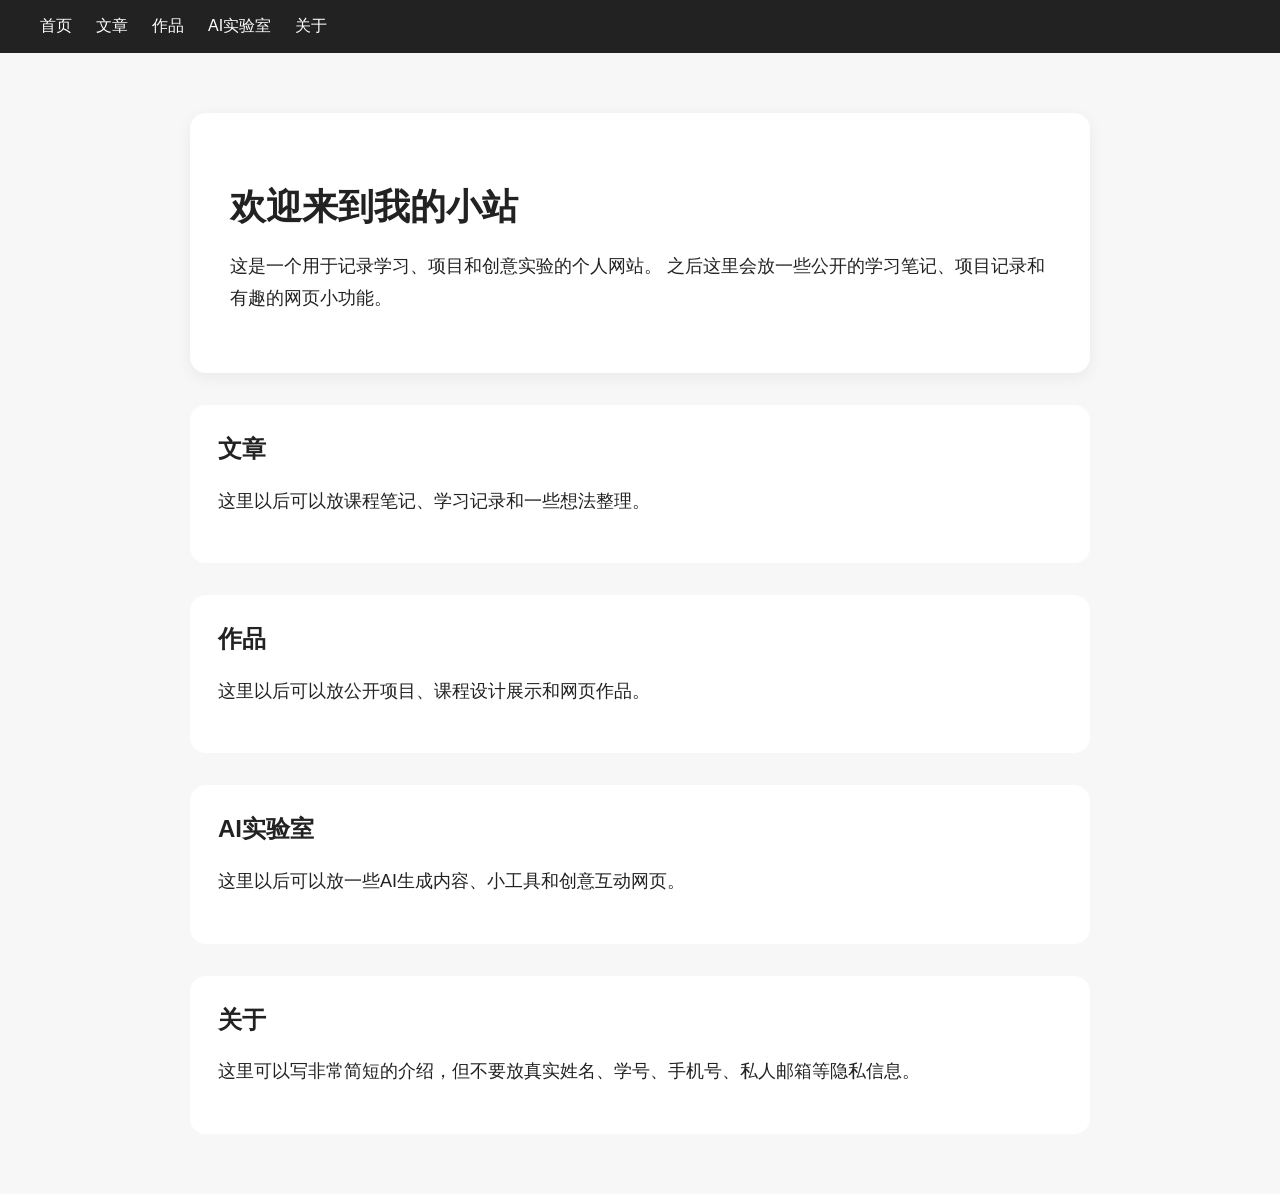
==== index.html @ 6d46c490 "Add initial HTML structure for personal website" ====
<!DOCTYPE html>
<html lang="zh-CN">
<head>
  <meta charset="UTF-8">
  <meta name="viewport" content="width=device-width, initial-scale=1.0">
  <title>我的小站</title>

  <style>
    body {
      margin: 0;
      font-family: Arial, "PingFang SC", "Microsoft YaHei", sans-serif;
      background-color: #f7f7f7;
      color: #222;
    }

    nav {
      background-color: #222;
      padding: 16px 40px;
      display: flex;
      gap: 24px;
      align-items: center;
    }

    nav a {
      color: white;
      text-decoration: none;
      font-size: 16px;
    }

    nav a:hover {
      text-decoration: underline;
    }

    .container {
      max-width: 900px;
      margin: 60px auto;
      padding: 0 24px;
    }

    .hero {
      background-color: white;
      padding: 40px;
      border-radius: 16px;
      box-shadow: 0 4px 16px rgba(0, 0, 0, 0.06);
    }

    h1 {
      font-size: 36px;
      margin-bottom: 16px;
    }

    p {
      line-height: 1.8;
      font-size: 18px;
    }

    .section {
      margin-top: 32px;
      background-color: white;
      padding: 28px;
      border-radius: 16px;
    }

    .section h2 {
      margin-top: 0;
    }
  </style>
</head>

<body>
  <nav>
    <a href="#home">首页</a>
    <a href="#notes">文章</a>
    <a href="#projects">作品</a>
    <a href="#lab">AI实验室</a>
    <a href="#about">关于</a>
  </nav>

  <main class="container">
    <section class="hero" id="home">
      <h1>欢迎来到我的小站</h1>
      <p>
        这是一个用于记录学习、项目和创意实验的个人网站。
        之后这里会放一些公开的学习笔记、项目记录和有趣的网页小功能。
      </p>
    </section>

    <section class="section" id="notes">
      <h2>文章</h2>
      <p>这里以后可以放课程笔记、学习记录和一些想法整理。</p>
    </section>

    <section class="section" id="projects">
      <h2>作品</h2>
      <p>这里以后可以放公开项目、课程设计展示和网页作品。</p>
    </section>

    <section class="section" id="lab">
      <h2>AI实验室</h2>
      <p>这里以后可以放一些AI生成内容、小工具和创意互动网页。</p>
    </section>

    <section class="section" id="about">
      <h2>关于</h2>
      <p>这里可以写非常简短的介绍，但不要放真实姓名、学号、手机号、私人邮箱等隐私信息。</p>
    </section>
  </main>
</body>
</html>
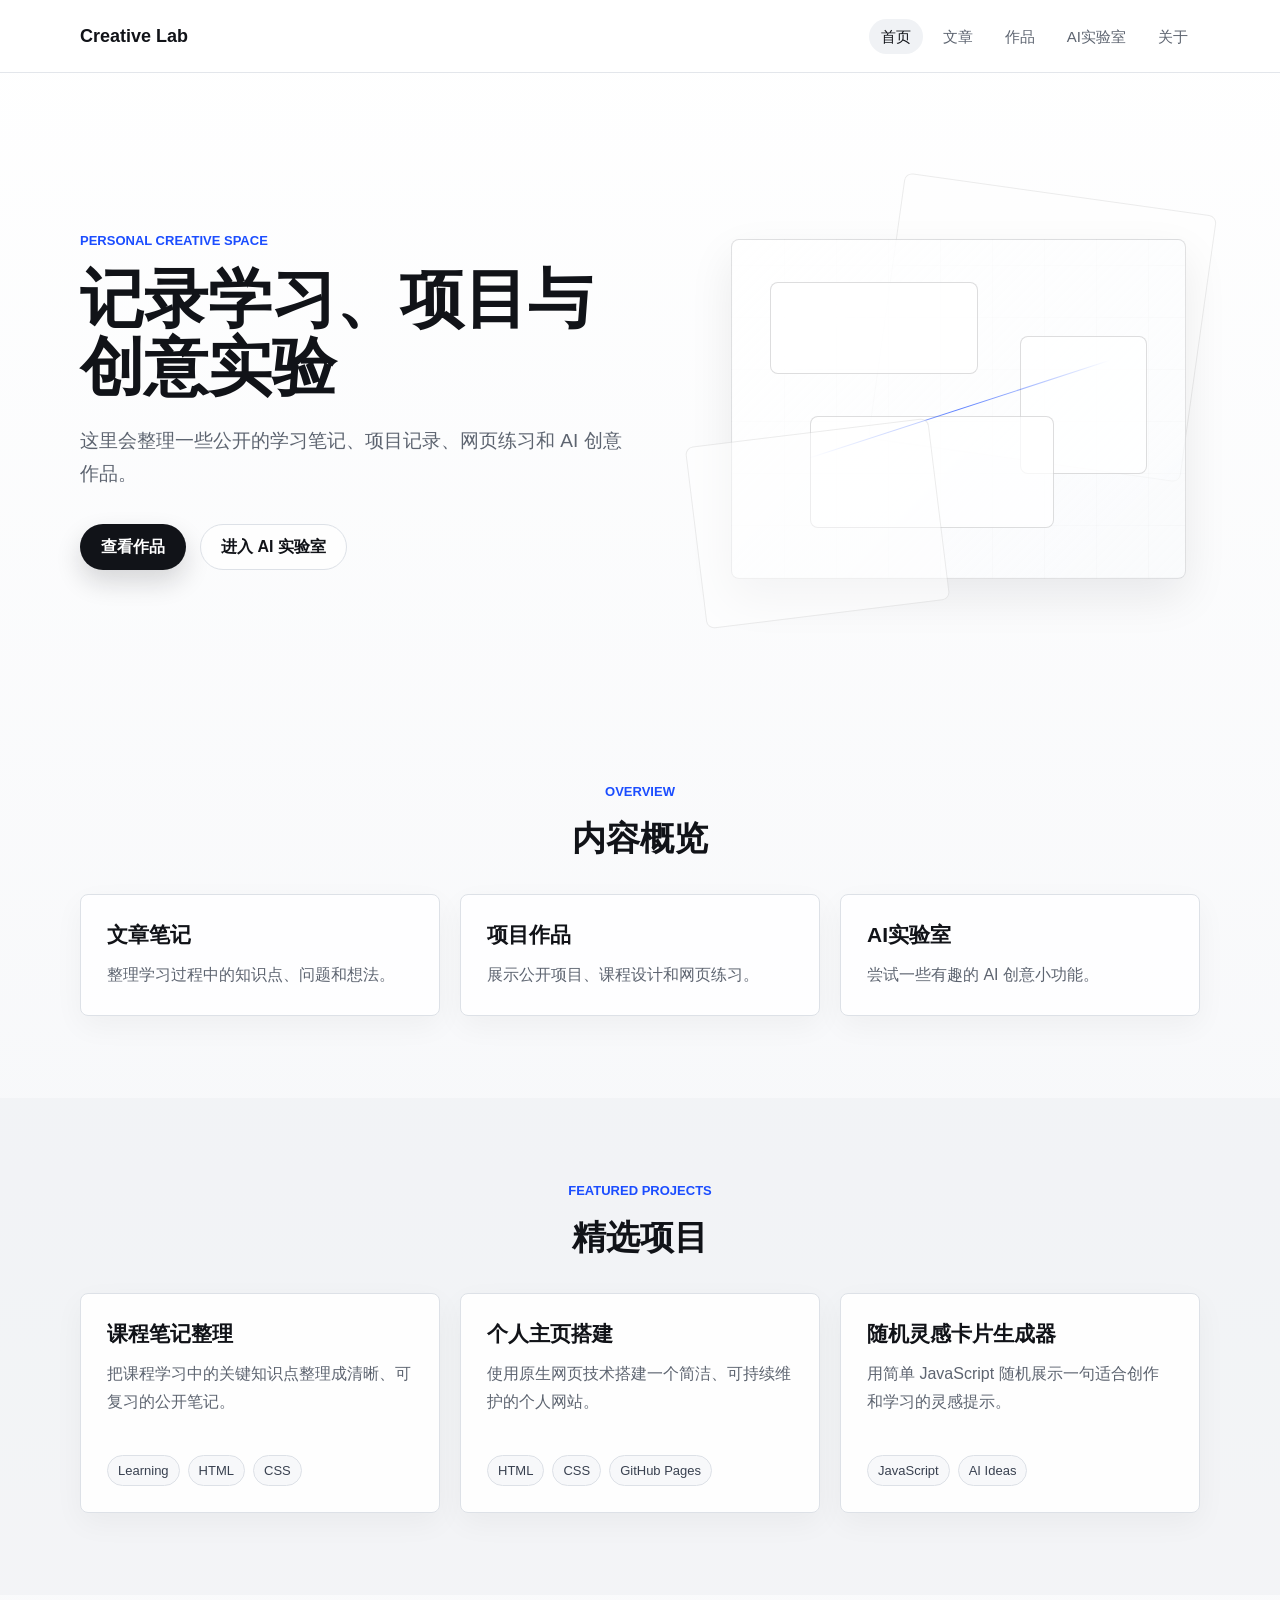
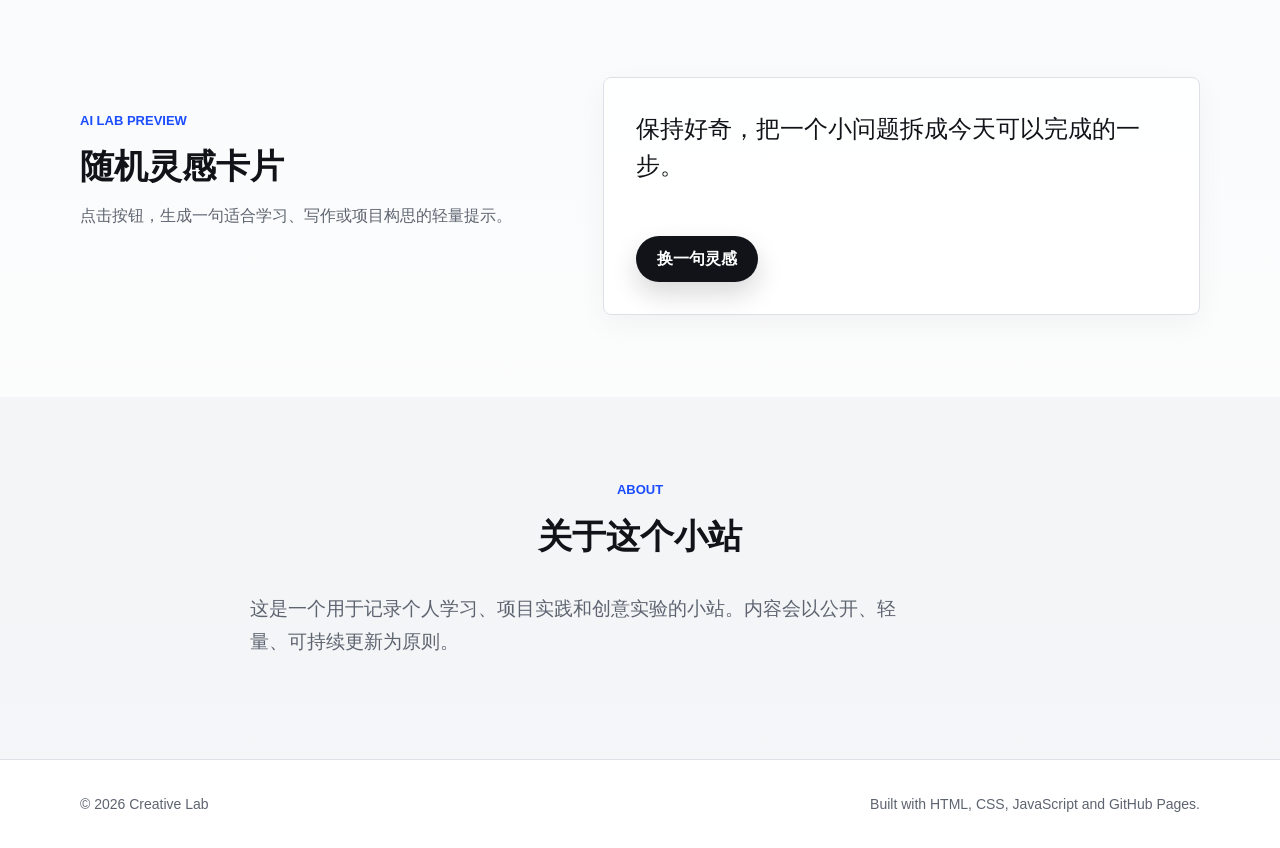
==== commit 0466f916: "Build Creative Lab static homepage" ====
--- a/index.html
+++ b/index.html
@@ -3,107 +3,139 @@
 <head>
   <meta charset="UTF-8">
   <meta name="viewport" content="width=device-width, initial-scale=1.0">
-  <title>我的小站</title>
+  <title>Creative Lab | 首页</title>
+  <link rel="stylesheet" href="assets/css/style.css">
+  <link rel="stylesheet" href="assets/css/responsive.css">
+</head>
+<body>
+  <header class="site-header">
+    <nav class="navbar container" aria-label="主导航">
+      <a class="brand" href="index.html">Creative Lab</a>
+      <div class="nav-links">
+        <a href="index.html" aria-current="page">首页</a>
+        <a href="pages/notes.html">文章</a>
+        <a href="pages/projects.html">作品</a>
+        <a href="pages/lab.html">AI实验室</a>
+        <a href="pages/about.html">关于</a>
+      </div>
+    </nav>
+  </header>
 
-  <style>
-    body {
-      margin: 0;
-      font-family: Arial, "PingFang SC", "Microsoft YaHei", sans-serif;
-      background-color: #f7f7f7;
-      color: #222;
-    }
-
-    nav {
-      background-color: #222;
-      padding: 16px 40px;
-      display: flex;
-      gap: 24px;
-      align-items: center;
-    }
-
-    nav a {
-      color: white;
-      text-decoration: none;
-      font-size: 16px;
-    }
-
-    nav a:hover {
-      text-decoration: underline;
-    }
-
-    .container {
-      max-width: 900px;
-      margin: 60px auto;
-      padding: 0 24px;
-    }
-
-    .hero {
-      background-color: white;
-      padding: 40px;
-      border-radius: 16px;
-      box-shadow: 0 4px 16px rgba(0, 0, 0, 0.06);
-    }
-
-    h1 {
-      font-size: 36px;
-      margin-bottom: 16px;
-    }
-
-    p {
-      line-height: 1.8;
-      font-size: 18px;
-    }
-
-    .section {
-      margin-top: 32px;
-      background-color: white;
-      padding: 28px;
-      border-radius: 16px;
-    }
-
-    .section h2 {
-      margin-top: 0;
-    }
-  </style>
-</head>
-
-<body>
-  <nav>
-    <a href="#home">首页</a>
-    <a href="#notes">文章</a>
-    <a href="#projects">作品</a>
-    <a href="#lab">AI实验室</a>
-    <a href="#about">关于</a>
-  </nav>
-
-  <main class="container">
-    <section class="hero" id="home">
-      <h1>欢迎来到我的小站</h1>
-      <p>
-        这是一个用于记录学习、项目和创意实验的个人网站。
-        之后这里会放一些公开的学习笔记、项目记录和有趣的网页小功能。
-      </p>
+  <main>
+    <section class="hero-section">
+      <div class="container hero-grid">
+        <div class="hero-copy">
+          <p class="eyebrow">Personal Creative Space</p>
+          <h1>记录学习、项目与创意实验</h1>
+          <p class="hero-text">这里会整理一些公开的学习笔记、项目记录、网页练习和 AI 创意作品。</p>
+          <div class="hero-actions">
+            <a class="button button-primary" href="pages/projects.html">查看作品</a>
+            <a class="button button-secondary" href="pages/lab.html">进入 AI 实验室</a>
+          </div>
+        </div>
+        <div class="hero-visual" aria-hidden="true">
+          <div class="visual-panel">
+            <span></span>
+            <span></span>
+            <span></span>
+            <div class="visual-line"></div>
+          </div>
+        </div>
+      </div>
     </section>
 
-    <section class="section" id="notes">
-      <h2>文章</h2>
-      <p>这里以后可以放课程笔记、学习记录和一些想法整理。</p>
+    <section class="section-block">
+      <div class="container">
+        <div class="section-heading">
+          <p class="eyebrow">Overview</p>
+          <h2>内容概览</h2>
+        </div>
+        <div class="card-grid three-columns">
+          <article class="info-card">
+            <h3>文章笔记</h3>
+            <p>整理学习过程中的知识点、问题和想法。</p>
+          </article>
+          <article class="info-card">
+            <h3>项目作品</h3>
+            <p>展示公开项目、课程设计和网页练习。</p>
+          </article>
+          <article class="info-card">
+            <h3>AI实验室</h3>
+            <p>尝试一些有趣的 AI 创意小功能。</p>
+          </article>
+        </div>
+      </div>
     </section>
 
-    <section class="section" id="projects">
-      <h2>作品</h2>
-      <p>这里以后可以放公开项目、课程设计展示和网页作品。</p>
+    <section class="section-block muted-section">
+      <div class="container">
+        <div class="section-heading">
+          <p class="eyebrow">Featured Projects</p>
+          <h2>精选项目</h2>
+        </div>
+        <div class="card-grid three-columns">
+          <article class="project-card">
+            <h3>课程笔记整理</h3>
+            <p>把课程学习中的关键知识点整理成清晰、可复习的公开笔记。</p>
+            <div class="tag-list">
+              <span>Learning</span>
+              <span>HTML</span>
+              <span>CSS</span>
+            </div>
+          </article>
+          <article class="project-card">
+            <h3>个人主页搭建</h3>
+            <p>使用原生网页技术搭建一个简洁、可持续维护的个人网站。</p>
+            <div class="tag-list">
+              <span>HTML</span>
+              <span>CSS</span>
+              <span>GitHub Pages</span>
+            </div>
+          </article>
+          <article class="project-card">
+            <h3>随机灵感卡片生成器</h3>
+            <p>用简单 JavaScript 随机展示一句适合创作和学习的灵感提示。</p>
+            <div class="tag-list">
+              <span>JavaScript</span>
+              <span>AI Ideas</span>
+            </div>
+          </article>
+        </div>
+      </div>
     </section>
 
-    <section class="section" id="lab">
-      <h2>AI实验室</h2>
-      <p>这里以后可以放一些AI生成内容、小工具和创意互动网页。</p>
+    <section class="section-block">
+      <div class="container split-section">
+        <div class="section-heading align-left">
+          <p class="eyebrow">AI Lab Preview</p>
+          <h2>随机灵感卡片</h2>
+          <p>点击按钮，生成一句适合学习、写作或项目构思的轻量提示。</p>
+        </div>
+        <div class="inspiration-box">
+          <p class="inspiration-text" data-inspiration-output>保持好奇，把一个小问题拆成今天可以完成的一步。</p>
+          <button class="button button-primary" type="button" data-inspiration-button>换一句灵感</button>
+        </div>
+      </div>
     </section>
 
-    <section class="section" id="about">
-      <h2>关于</h2>
-      <p>这里可以写非常简短的介绍，但不要放真实姓名、学号、手机号、私人邮箱等隐私信息。</p>
+    <section class="section-block muted-section">
+      <div class="container narrow-container">
+        <div class="section-heading">
+          <p class="eyebrow">About</p>
+          <h2>关于这个小站</h2>
+        </div>
+        <p class="lead-text">这是一个用于记录个人学习、项目实践和创意实验的小站。内容会以公开、轻量、可持续更新为原则。</p>
+      </div>
     </section>
   </main>
+
+  <footer class="site-footer">
+    <div class="container footer-inner">
+      <p>© 2026 Creative Lab</p>
+      <p>Built with HTML, CSS, JavaScript and GitHub Pages.</p>
+    </div>
+  </footer>
+
+  <script src="assets/js/main.js"></script>
 </body>
 </html>
--- a/assets/css/style.css
+++ b/assets/css/style.css
@@ -0,0 +1,464 @@
+:root {
+  --bg: #f7f8fa;
+  --surface: #ffffff;
+  --surface-soft: #f0f2f5;
+  --text: #111318;
+  --muted: #5d6470;
+  --line: #dde1e7;
+  --accent: #1b4dff;
+  --accent-dark: #1538b8;
+  --shadow: 0 18px 45px rgba(17, 19, 24, 0.08);
+  --radius: 8px;
+  --max-width: 1120px;
+}
+
+* {
+  box-sizing: border-box;
+}
+
+html {
+  scroll-behavior: smooth;
+}
+
+body {
+  margin: 0;
+  min-width: 0;
+  font-family: -apple-system, BlinkMacSystemFont, "Segoe UI", "PingFang SC", "Microsoft YaHei", Arial, sans-serif;
+  color: var(--text);
+  background: linear-gradient(180deg, #ffffff 0%, var(--bg) 48%, #ffffff 100%);
+}
+
+a {
+  color: inherit;
+}
+
+.container {
+  width: calc(100% - 48px);
+  max-width: var(--max-width);
+  margin: 0 auto;
+}
+
+.narrow-container {
+  max-width: 780px;
+}
+
+.site-header {
+  position: sticky;
+  top: 0;
+  z-index: 20;
+  border-bottom: 1px solid rgba(221, 225, 231, 0.82);
+  background: rgba(255, 255, 255, 0.82);
+  backdrop-filter: blur(18px);
+}
+
+.navbar {
+  min-height: 72px;
+  display: flex;
+  align-items: center;
+  justify-content: space-between;
+  gap: 24px;
+  padding: 14px 0;
+}
+
+.brand {
+  flex: 0 0 auto;
+  color: var(--text);
+  font-size: 18px;
+  font-weight: 700;
+  letter-spacing: 0;
+  text-decoration: none;
+}
+
+.nav-links {
+  display: flex;
+  align-items: center;
+  justify-content: flex-end;
+  flex-wrap: wrap;
+  gap: 8px;
+}
+
+.nav-links a {
+  border-radius: 999px;
+  color: var(--muted);
+  font-size: 15px;
+  line-height: 1;
+  padding: 10px 12px;
+  text-decoration: none;
+  transition: color 160ms ease, background-color 160ms ease;
+}
+
+.nav-links a:hover,
+.nav-links a[aria-current="page"] {
+  color: var(--text);
+  background: var(--surface-soft);
+}
+
+.hero-section {
+  position: relative;
+  overflow: hidden;
+  padding: 112px 0 84px;
+}
+
+.hero-grid {
+  display: grid;
+  grid-template-columns: minmax(0, 1.05fr) minmax(280px, 0.95fr);
+  align-items: center;
+  gap: 56px;
+}
+
+.eyebrow {
+  margin: 0 0 14px;
+  color: var(--accent);
+  font-size: 13px;
+  font-weight: 700;
+  letter-spacing: 0;
+  text-transform: uppercase;
+}
+
+h1,
+h2,
+h3,
+p {
+  margin-top: 0;
+}
+
+h1 {
+  max-width: 760px;
+  margin-bottom: 22px;
+  font-size: 64px;
+  font-weight: 720;
+  line-height: 1.06;
+  letter-spacing: 0;
+}
+
+h2 {
+  margin-bottom: 16px;
+  font-size: 34px;
+  line-height: 1.18;
+  letter-spacing: 0;
+}
+
+h3 {
+  margin-bottom: 12px;
+  font-size: 21px;
+  line-height: 1.35;
+  letter-spacing: 0;
+}
+
+p {
+  color: var(--muted);
+  line-height: 1.75;
+}
+
+.hero-text,
+.lead-text {
+  max-width: 660px;
+  font-size: 19px;
+}
+
+.hero-actions {
+  display: flex;
+  flex-wrap: wrap;
+  gap: 14px;
+  margin-top: 34px;
+}
+
+.button {
+  display: inline-flex;
+  align-items: center;
+  justify-content: center;
+  min-height: 46px;
+  border: 1px solid transparent;
+  border-radius: 999px;
+  padding: 12px 20px;
+  font: inherit;
+  font-weight: 650;
+  line-height: 1;
+  text-decoration: none;
+  cursor: pointer;
+  transition: transform 160ms ease, border-color 160ms ease, background-color 160ms ease, color 160ms ease, box-shadow 160ms ease;
+}
+
+.button:hover {
+  transform: translateY(-1px);
+}
+
+.button-primary {
+  color: #ffffff;
+  background: var(--text);
+  box-shadow: 0 12px 26px rgba(17, 19, 24, 0.16);
+}
+
+.button-primary:hover {
+  background: #000000;
+}
+
+.button-secondary {
+  color: var(--text);
+  background: rgba(255, 255, 255, 0.72);
+  border-color: var(--line);
+}
+
+.button-secondary:hover {
+  border-color: #c8ced8;
+  background: #ffffff;
+}
+
+.hero-visual {
+  position: relative;
+  min-height: 430px;
+}
+
+.hero-visual::before,
+.hero-visual::after {
+  content: "";
+  position: absolute;
+  border: 1px solid rgba(17, 19, 24, 0.08);
+  border-radius: var(--radius);
+  background: rgba(255, 255, 255, 0.48);
+}
+
+.hero-visual::before {
+  width: 62%;
+  height: 62%;
+  top: 8px;
+  right: 0;
+  transform: rotate(8deg);
+}
+
+.hero-visual::after {
+  width: 48%;
+  height: 42%;
+  bottom: 0;
+  left: 0;
+  transform: rotate(-7deg);
+}
+
+.visual-panel {
+  position: absolute;
+  inset: 54px 14px 36px 36px;
+  overflow: hidden;
+  border: 1px solid rgba(17, 19, 24, 0.12);
+  border-radius: var(--radius);
+  background:
+    linear-gradient(135deg, rgba(255, 255, 255, 0.92), rgba(248, 250, 252, 0.62)),
+    repeating-linear-gradient(90deg, rgba(17, 19, 24, 0.04) 0 1px, transparent 1px 52px),
+    repeating-linear-gradient(0deg, rgba(17, 19, 24, 0.04) 0 1px, transparent 1px 52px);
+  box-shadow: var(--shadow);
+}
+
+.visual-panel span {
+  position: absolute;
+  display: block;
+  border: 1px solid rgba(17, 19, 24, 0.14);
+  border-radius: var(--radius);
+  background: rgba(255, 255, 255, 0.74);
+}
+
+.visual-panel span:nth-child(1) {
+  width: 46%;
+  height: 92px;
+  top: 42px;
+  left: 38px;
+}
+
+.visual-panel span:nth-child(2) {
+  width: 28%;
+  height: 138px;
+  right: 38px;
+  top: 96px;
+}
+
+.visual-panel span:nth-child(3) {
+  width: 54%;
+  height: 112px;
+  left: 78px;
+  bottom: 50px;
+}
+
+.visual-line {
+  position: absolute;
+  width: 70%;
+  height: 1px;
+  top: 50%;
+  left: 15%;
+  background: linear-gradient(90deg, transparent, rgba(27, 77, 255, 0.7), transparent);
+  transform: rotate(-18deg);
+}
+
+.section-block {
+  padding: 82px 0;
+}
+
+.muted-section {
+  background: rgba(240, 242, 245, 0.68);
+}
+
+.section-heading {
+  max-width: 720px;
+  margin: 0 auto 36px;
+  text-align: center;
+}
+
+.section-heading.align-left {
+  margin-left: 0;
+  text-align: left;
+}
+
+.card-grid {
+  display: grid;
+  gap: 20px;
+}
+
+.three-columns {
+  grid-template-columns: repeat(3, minmax(0, 1fr));
+}
+
+.info-card,
+.project-card,
+.content-card,
+.content-panel,
+.inspiration-box {
+  border: 1px solid var(--line);
+  border-radius: var(--radius);
+  background: rgba(255, 255, 255, 0.9);
+  box-shadow: 0 10px 30px rgba(17, 19, 24, 0.045);
+}
+
+.info-card,
+.project-card,
+.content-card,
+.content-panel {
+  padding: 26px;
+  transition: transform 160ms ease, border-color 160ms ease, box-shadow 160ms ease;
+}
+
+.info-card:hover,
+.project-card:hover,
+.content-card:hover {
+  transform: translateY(-3px);
+  border-color: #cbd2dc;
+  box-shadow: 0 16px 38px rgba(17, 19, 24, 0.075);
+}
+
+.info-card p,
+.project-card p,
+.content-card p,
+.content-panel p {
+  margin-bottom: 0;
+}
+
+.project-card,
+.content-card {
+  min-height: 220px;
+  display: flex;
+  flex-direction: column;
+}
+
+.project-card h2,
+.content-card h2 {
+  margin-bottom: 12px;
+  font-size: 22px;
+}
+
+.tag-list {
+  display: flex;
+  flex-wrap: wrap;
+  gap: 8px;
+  margin-top: auto;
+  padding-top: 22px;
+}
+
+.tag-list span {
+  border: 1px solid var(--line);
+  border-radius: 999px;
+  color: #394150;
+  background: #f7f8fa;
+  font-size: 13px;
+  line-height: 1;
+  padding: 8px 10px;
+}
+
+.split-section {
+  display: grid;
+  grid-template-columns: minmax(0, 0.9fr) minmax(280px, 1.1fr);
+  align-items: center;
+  gap: 34px;
+}
+
+.lab-layout {
+  align-items: stretch;
+}
+
+.inspiration-box {
+  padding: 32px;
+}
+
+.large-box {
+  min-height: 260px;
+  display: flex;
+  flex-direction: column;
+  justify-content: space-between;
+}
+
+.inspiration-text {
+  min-height: 100px;
+  margin-bottom: 26px;
+  color: var(--text);
+  font-size: 24px;
+  line-height: 1.55;
+}
+
+.page-main {
+  min-height: calc(100vh - 170px);
+}
+
+.page-hero {
+  padding: 112px 0 56px;
+  text-align: center;
+}
+
+.page-hero h1 {
+  margin-left: auto;
+  margin-right: auto;
+  font-size: 56px;
+}
+
+.card-meta {
+  margin-bottom: 10px;
+  color: var(--accent);
+  font-size: 13px;
+  font-weight: 700;
+}
+
+.privacy-note {
+  margin-top: 18px;
+  color: var(--text);
+  font-weight: 700;
+}
+
+.clean-list {
+  margin: 0;
+  padding-left: 20px;
+  color: var(--muted);
+  line-height: 1.9;
+}
+
+.site-footer {
+  border-top: 1px solid var(--line);
+  background: #ffffff;
+}
+
+.footer-inner {
+  display: flex;
+  align-items: center;
+  justify-content: space-between;
+  gap: 20px;
+  min-height: 88px;
+  padding: 22px 0;
+}
+
+.footer-inner p {
+  margin: 0;
+  font-size: 14px;
+}
--- a/assets/css/responsive.css
+++ b/assets/css/responsive.css
@@ -0,0 +1,110 @@
+@media (max-width: 820px) {
+  .container {
+    width: calc(100% - 32px);
+  }
+
+  .navbar {
+    align-items: flex-start;
+    flex-direction: column;
+    gap: 12px;
+    min-height: auto;
+  }
+
+  .nav-links {
+    width: 100%;
+    justify-content: flex-start;
+  }
+
+  .nav-links a {
+    padding: 9px 10px;
+    font-size: 14px;
+  }
+
+  .hero-section {
+    padding: 72px 0 52px;
+  }
+
+  h1 {
+    font-size: 44px;
+  }
+
+  .page-hero h1 {
+    font-size: 42px;
+  }
+
+  .hero-grid,
+  .split-section {
+    grid-template-columns: 1fr;
+  }
+
+  .hero-visual {
+    min-height: 260px;
+  }
+
+  .visual-panel {
+    inset: 18px 0 10px;
+  }
+
+  .three-columns {
+    grid-template-columns: 1fr;
+  }
+
+  .section-block {
+    padding: 58px 0;
+  }
+
+  .page-hero {
+    padding: 72px 0 36px;
+  }
+
+  .section-heading {
+    text-align: left;
+  }
+
+  .inspiration-text {
+    min-height: auto;
+    font-size: 21px;
+  }
+
+  .footer-inner {
+    align-items: flex-start;
+    flex-direction: column;
+    justify-content: center;
+  }
+}
+
+@media (max-width: 480px) {
+  h1 {
+    font-size: 36px;
+  }
+
+  .page-hero h1 {
+    font-size: 36px;
+  }
+
+  h2 {
+    font-size: 28px;
+  }
+
+  .hero-text,
+  .lead-text {
+    font-size: 17px;
+  }
+
+  .hero-actions,
+  .button {
+    width: 100%;
+  }
+
+  .info-card,
+  .project-card,
+  .content-card,
+  .content-panel,
+  .inspiration-box {
+    padding: 22px;
+  }
+
+  .nav-links {
+    gap: 4px;
+  }
+}
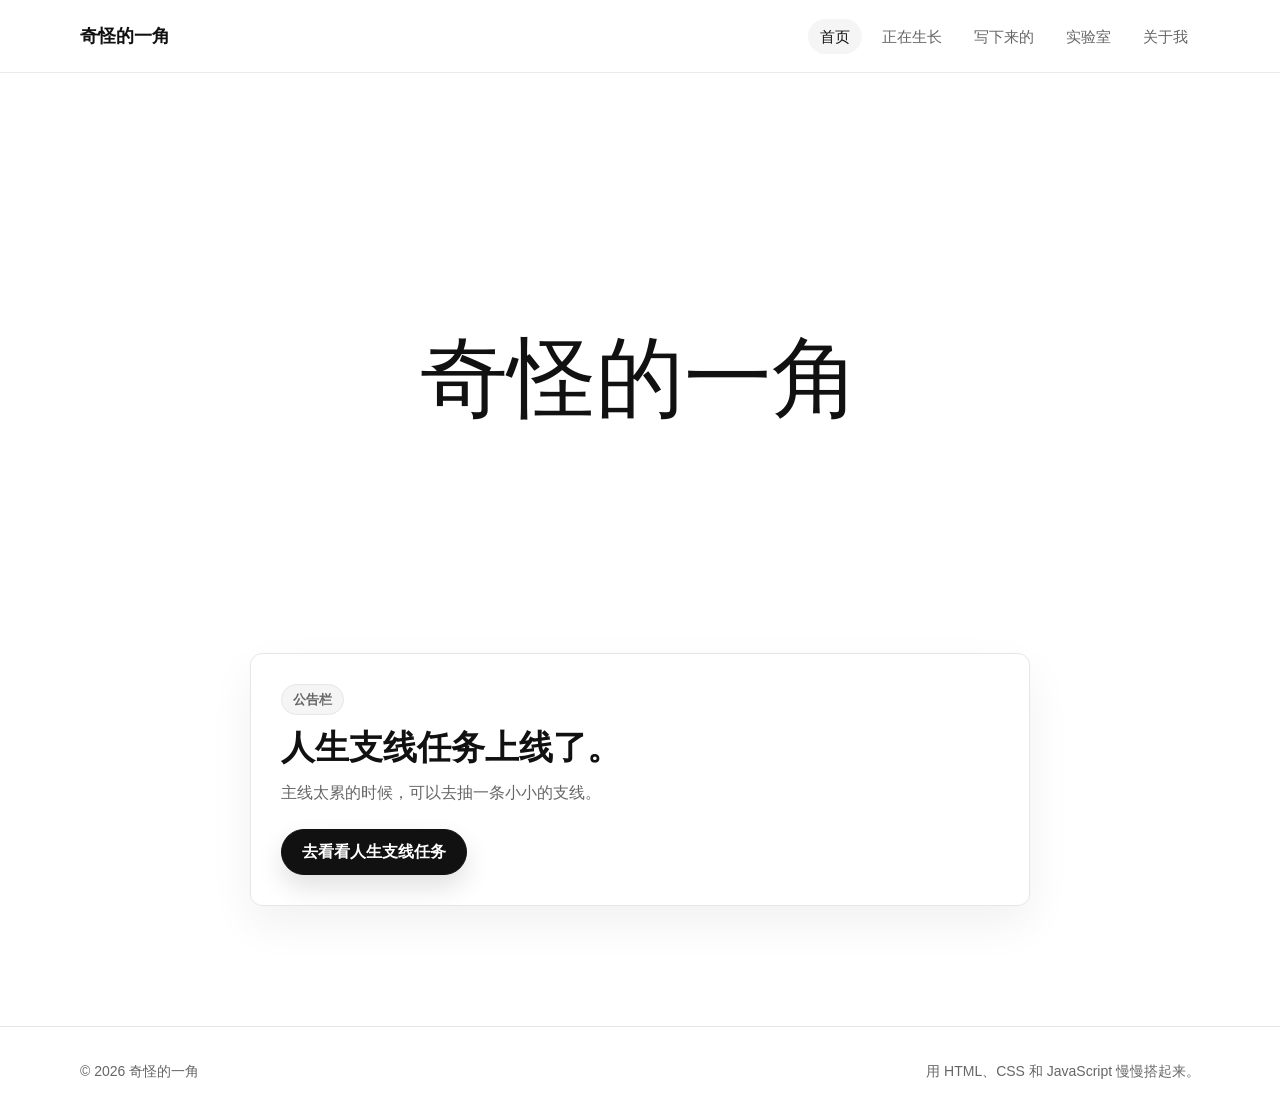
==== commit 89820f97: "Refine personal site UI locally" ====
--- a/index.html
+++ b/index.html
@@ -3,139 +3,48 @@
 <head>
   <meta charset="UTF-8">
   <meta name="viewport" content="width=device-width, initial-scale=1.0">
-  <title>Creative Lab | 首页</title>
+  <title>奇怪的一角 | 首页</title>
   <link rel="stylesheet" href="assets/css/style.css">
   <link rel="stylesheet" href="assets/css/responsive.css">
 </head>
 <body>
   <header class="site-header">
     <nav class="navbar container" aria-label="主导航">
-      <a class="brand" href="index.html">Creative Lab</a>
+      <a class="brand" href="index.html">奇怪的一角</a>
       <div class="nav-links">
         <a href="index.html" aria-current="page">首页</a>
-        <a href="pages/notes.html">文章</a>
-        <a href="pages/projects.html">作品</a>
-        <a href="pages/lab.html">AI实验室</a>
-        <a href="pages/about.html">关于</a>
+        <a href="pages/projects.html">正在生长</a>
+        <a href="pages/notes.html">写下来的</a>
+        <a href="pages/lab.html">实验室</a>
+        <a href="pages/about.html">关于我</a>
       </div>
     </nav>
   </header>
 
   <main>
-    <section class="hero-section">
-      <div class="container hero-grid">
-        <div class="hero-copy">
-          <p class="eyebrow">Personal Creative Space</p>
-          <h1>记录学习、项目与创意实验</h1>
-          <p class="hero-text">这里会整理一些公开的学习笔记、项目记录、网页练习和 AI 创意作品。</p>
-          <div class="hero-actions">
-            <a class="button button-primary" href="pages/projects.html">查看作品</a>
-            <a class="button button-secondary" href="pages/lab.html">进入 AI 实验室</a>
-          </div>
-        </div>
-        <div class="hero-visual" aria-hidden="true">
-          <div class="visual-panel">
-            <span></span>
-            <span></span>
-            <span></span>
-            <div class="visual-line"></div>
-          </div>
-        </div>
+    <section class="home-hero">
+      <div class="container home-hero-inner">
+        <h1>奇怪的一角</h1>
       </div>
     </section>
 
-    <section class="section-block">
-      <div class="container">
-        <div class="section-heading">
-          <p class="eyebrow">Overview</p>
-          <h2>内容概览</h2>
-        </div>
-        <div class="card-grid three-columns">
-          <article class="info-card">
-            <h3>文章笔记</h3>
-            <p>整理学习过程中的知识点、问题和想法。</p>
-          </article>
-          <article class="info-card">
-            <h3>项目作品</h3>
-            <p>展示公开项目、课程设计和网页练习。</p>
-          </article>
-          <article class="info-card">
-            <h3>AI实验室</h3>
-            <p>尝试一些有趣的 AI 创意小功能。</p>
-          </article>
-        </div>
-      </div>
-    </section>
-
-    <section class="section-block muted-section">
-      <div class="container">
-        <div class="section-heading">
-          <p class="eyebrow">Featured Projects</p>
-          <h2>精选项目</h2>
-        </div>
-        <div class="card-grid three-columns">
-          <article class="project-card">
-            <h3>课程笔记整理</h3>
-            <p>把课程学习中的关键知识点整理成清晰、可复习的公开笔记。</p>
-            <div class="tag-list">
-              <span>Learning</span>
-              <span>HTML</span>
-              <span>CSS</span>
-            </div>
-          </article>
-          <article class="project-card">
-            <h3>个人主页搭建</h3>
-            <p>使用原生网页技术搭建一个简洁、可持续维护的个人网站。</p>
-            <div class="tag-list">
-              <span>HTML</span>
-              <span>CSS</span>
-              <span>GitHub Pages</span>
-            </div>
-          </article>
-          <article class="project-card">
-            <h3>随机灵感卡片生成器</h3>
-            <p>用简单 JavaScript 随机展示一句适合创作和学习的灵感提示。</p>
-            <div class="tag-list">
-              <span>JavaScript</span>
-              <span>AI Ideas</span>
-            </div>
-          </article>
-        </div>
-      </div>
-    </section>
-
-    <section class="section-block">
-      <div class="container split-section">
-        <div class="section-heading align-left">
-          <p class="eyebrow">AI Lab Preview</p>
-          <h2>随机灵感卡片</h2>
-          <p>点击按钮，生成一句适合学习、写作或项目构思的轻量提示。</p>
-        </div>
-        <div class="inspiration-box">
-          <p class="inspiration-text" data-inspiration-output>保持好奇，把一个小问题拆成今天可以完成的一步。</p>
-          <button class="button button-primary" type="button" data-inspiration-button>换一句灵感</button>
-        </div>
-      </div>
-    </section>
-
-    <section class="section-block muted-section">
+    <section class="home-notice-section">
       <div class="container narrow-container">
-        <div class="section-heading">
-          <p class="eyebrow">About</p>
-          <h2>关于这个小站</h2>
-        </div>
-        <p class="lead-text">这是一个用于记录个人学习、项目实践和创意实验的小站。内容会以公开、轻量、可持续更新为原则。</p>
+        <article class="notice-card">
+          <p class="notice-label">公告栏</p>
+          <h2>人生支线任务上线了。</h2>
+          <p>主线太累的时候，可以去抽一条小小的支线。</p>
+          <a class="button button-soft" href="https://life-side-quest.netlify.app/" target="_blank" rel="noopener noreferrer">去看看人生支线任务</a>
+        </article>
       </div>
     </section>
   </main>
 
   <footer class="site-footer">
     <div class="container footer-inner">
-      <p>© 2026 Creative Lab</p>
-      <p>Built with HTML, CSS, JavaScript and GitHub Pages.</p>
+      <p>© 2026 奇怪的一角</p>
+      <p>用 HTML、CSS 和 JavaScript 慢慢搭起来。</p>
     </div>
   </footer>
-
-  <script src="assets/js/main.js"></script>
 </body>
 </html>
--- a/assets/css/style.css
+++ b/assets/css/style.css
@@ -1,13 +1,13 @@
 :root {
-  --bg: #f7f8fa;
+  --bg: #ffffff;
   --surface: #ffffff;
-  --surface-soft: #f0f2f5;
-  --text: #111318;
-  --muted: #5d6470;
-  --line: #dde1e7;
-  --accent: #1b4dff;
-  --accent-dark: #1538b8;
-  --shadow: 0 18px 45px rgba(17, 19, 24, 0.08);
+  --surface-soft: #f5f5f5;
+  --text: #111111;
+  --muted: #666666;
+  --line: #e6e6e6;
+  --accent: #111111;
+  --accent-soft: #f2f2f2;
+  --shadow: 0 18px 45px rgba(0, 0, 0, 0.06);
   --radius: 8px;
   --max-width: 1120px;
 }
@@ -25,7 +25,7 @@
   min-width: 0;
   font-family: -apple-system, BlinkMacSystemFont, "Segoe UI", "PingFang SC", "Microsoft YaHei", Arial, sans-serif;
   color: var(--text);
-  background: linear-gradient(180deg, #ffffff 0%, var(--bg) 48%, #ffffff 100%);
+  background: var(--bg);
 }
 
 a {
@@ -46,7 +46,7 @@
   position: sticky;
   top: 0;
   z-index: 20;
-  border-bottom: 1px solid rgba(221, 225, 231, 0.82);
+  border-bottom: 1px solid rgba(230, 230, 230, 0.78);
   background: rgba(255, 255, 255, 0.82);
   backdrop-filter: blur(18px);
 }
@@ -64,7 +64,7 @@
   flex: 0 0 auto;
   color: var(--text);
   font-size: 18px;
-  font-weight: 700;
+  font-weight: 620;
   letter-spacing: 0;
   text-decoration: none;
 }
@@ -84,13 +84,80 @@
   line-height: 1;
   padding: 10px 12px;
   text-decoration: none;
-  transition: color 160ms ease, background-color 160ms ease;
+  transition: color 180ms ease, background-color 180ms ease, transform 180ms ease;
 }
 
 .nav-links a:hover,
 .nav-links a[aria-current="page"] {
   color: var(--text);
   background: var(--surface-soft);
+}
+
+.nav-links a:hover {
+  transform: translateY(-1px);
+}
+
+.home-hero {
+  min-height: 64vh;
+  display: flex;
+  align-items: center;
+  padding: 118px 0 84px;
+}
+
+.home-hero-inner {
+  display: flex;
+  justify-content: center;
+  align-items: center;
+  text-align: center;
+}
+
+.home-hero h1 {
+  max-width: none;
+  margin-bottom: 0;
+  font-size: 88px;
+  font-weight: 520;
+  animation: fade-up 520ms ease both;
+}
+
+.home-notice-section {
+  padding: 4px 0 120px;
+}
+
+.notice-card,
+.quest-link-card {
+  border: 1px solid var(--line);
+  border-radius: 12px;
+  background: #ffffff;
+  box-shadow: var(--shadow);
+  animation: fade-up 620ms ease both;
+}
+
+.notice-card {
+  padding: 30px;
+  text-align: left;
+}
+
+.notice-label {
+  display: inline-flex;
+  margin-bottom: 12px;
+  border: 1px solid var(--line);
+  border-radius: 999px;
+  color: var(--muted);
+  background: var(--surface-soft);
+  font-size: 13px;
+  font-weight: 620;
+  line-height: 1;
+  padding: 8px 11px;
+}
+
+.notice-card h2,
+.quest-link-card h2 {
+  margin-bottom: 12px;
+}
+
+.notice-card p:not(.notice-label),
+.quest-link-card p:not(.notice-label) {
+  margin-bottom: 22px;
 }
 
 .hero-section {
@@ -172,21 +239,21 @@
   border-radius: 999px;
   padding: 12px 20px;
   font: inherit;
-  font-weight: 650;
+  font-weight: 620;
   line-height: 1;
   text-decoration: none;
   cursor: pointer;
-  transition: transform 160ms ease, border-color 160ms ease, background-color 160ms ease, color 160ms ease, box-shadow 160ms ease;
+  transition: transform 180ms ease, border-color 180ms ease, background-color 180ms ease, color 180ms ease, box-shadow 180ms ease;
 }
 
 .button:hover {
-  transform: translateY(-1px);
+  transform: translateY(-2px);
 }
 
 .button-primary {
   color: #ffffff;
   background: var(--text);
-  box-shadow: 0 12px 26px rgba(17, 19, 24, 0.16);
+  box-shadow: 0 12px 26px rgba(0, 0, 0, 0.14);
 }
 
 .button-primary:hover {
@@ -202,6 +269,18 @@
 .button-secondary:hover {
   border-color: #c8ced8;
   background: #ffffff;
+}
+
+.button-soft {
+  color: #ffffff;
+  background: var(--text);
+  border-color: var(--text);
+  box-shadow: 0 12px 26px rgba(0, 0, 0, 0.12);
+}
+
+.button-soft:hover {
+  background: #000000;
+  border-color: #000000;
 }
 
 .hero-visual {
@@ -282,7 +361,7 @@
   height: 1px;
   top: 50%;
   left: 15%;
-  background: linear-gradient(90deg, transparent, rgba(27, 77, 255, 0.7), transparent);
+  background: linear-gradient(90deg, transparent, rgba(17, 17, 17, 0.34), transparent);
   transform: rotate(-18deg);
 }
 
@@ -290,8 +369,12 @@
   padding: 82px 0;
 }
 
+.compact-section {
+  padding-top: 28px;
+}
+
 .muted-section {
-  background: rgba(240, 242, 245, 0.68);
+  background: #fafafa;
 }
 
 .section-heading {
@@ -312,6 +395,10 @@
 
 .three-columns {
   grid-template-columns: repeat(3, minmax(0, 1fr));
+}
+
+.two-columns {
+  grid-template-columns: repeat(2, minmax(0, 1fr));
 }
 
 .info-card,
@@ -320,9 +407,9 @@
 .content-panel,
 .inspiration-box {
   border: 1px solid var(--line);
-  border-radius: var(--radius);
-  background: rgba(255, 255, 255, 0.9);
-  box-shadow: 0 10px 30px rgba(17, 19, 24, 0.045);
+  border-radius: 12px;
+  background: #ffffff;
+  box-shadow: 0 10px 30px rgba(0, 0, 0, 0.035);
 }
 
 .info-card,
@@ -336,9 +423,9 @@
 .info-card:hover,
 .project-card:hover,
 .content-card:hover {
-  transform: translateY(-3px);
-  border-color: #cbd2dc;
-  box-shadow: 0 16px 38px rgba(17, 19, 24, 0.075);
+  transform: translateY(-4px);
+  border-color: #d0d0d0;
+  box-shadow: 0 18px 42px rgba(0, 0, 0, 0.065);
 }
 
 .info-card p,
@@ -350,7 +437,7 @@
 
 .project-card,
 .content-card {
-  min-height: 220px;
+  min-height: 180px;
   display: flex;
   flex-direction: column;
 }
@@ -394,6 +481,44 @@
   padding: 32px;
 }
 
+.quest-link-card {
+  display: flex;
+  align-items: center;
+  justify-content: space-between;
+  gap: 30px;
+  padding: 32px;
+  position: relative;
+  overflow: hidden;
+}
+
+.quest-link-card::after {
+  content: "";
+  position: absolute;
+  inset: auto 28px 0 auto;
+  width: 160px;
+  height: 1px;
+  background: linear-gradient(90deg, transparent, #111111);
+  opacity: 0.16;
+}
+
+.quest-link-card p:not(.notice-label) {
+  max-width: 650px;
+}
+
+.quiet-panel p,
+.about-note p {
+  color: var(--text);
+}
+
+.about-note {
+  padding: 34px;
+}
+
+.about-note p {
+  font-size: 22px;
+  line-height: 1.9;
+}
+
 .large-box {
   min-height: 260px;
   display: flex;
@@ -414,8 +539,9 @@
 }
 
 .page-hero {
-  padding: 112px 0 56px;
+  padding: 112px 0 36px;
   text-align: center;
+  animation: fade-up 500ms ease both;
 }
 
 .page-hero h1 {
@@ -428,7 +554,7 @@
   margin-bottom: 10px;
   color: var(--accent);
   font-size: 13px;
-  font-weight: 700;
+  font-weight: 620;
 }
 
 .privacy-note {
@@ -462,3 +588,26 @@
   margin: 0;
   font-size: 14px;
 }
+
+@keyframes fade-up {
+  from {
+    opacity: 0;
+    transform: translateY(12px);
+  }
+
+  to {
+    opacity: 1;
+    transform: translateY(0);
+  }
+}
+
+@media (prefers-reduced-motion: reduce) {
+  *,
+  *::before,
+  *::after {
+    animation-duration: 1ms !important;
+    animation-iteration-count: 1 !important;
+    scroll-behavior: auto !important;
+    transition-duration: 1ms !important;
+  }
+}
--- a/assets/css/responsive.css
+++ b/assets/css/responsive.css
@@ -24,6 +24,19 @@
     padding: 72px 0 52px;
   }
 
+  .home-hero {
+    min-height: 48vh;
+    padding: 78px 0 48px;
+  }
+
+  .home-hero h1 {
+    font-size: 50px;
+  }
+
+  .home-notice-section {
+    padding-bottom: 72px;
+  }
+
   h1 {
     font-size: 44px;
   }
@@ -45,8 +58,14 @@
     inset: 18px 0 10px;
   }
 
-  .three-columns {
+  .three-columns,
+  .two-columns {
     grid-template-columns: 1fr;
+  }
+
+  .quest-link-card {
+    align-items: flex-start;
+    flex-direction: column;
   }
 
   .section-block {
@@ -78,6 +97,10 @@
     font-size: 36px;
   }
 
+  .home-hero h1 {
+    font-size: 42px;
+  }
+
   .page-hero h1 {
     font-size: 36px;
   }
@@ -100,8 +123,14 @@
   .project-card,
   .content-card,
   .content-panel,
-  .inspiration-box {
+  .inspiration-box,
+  .notice-card,
+  .quest-link-card {
     padding: 22px;
+  }
+
+  .about-note p {
+    font-size: 19px;
   }
 
   .nav-links {
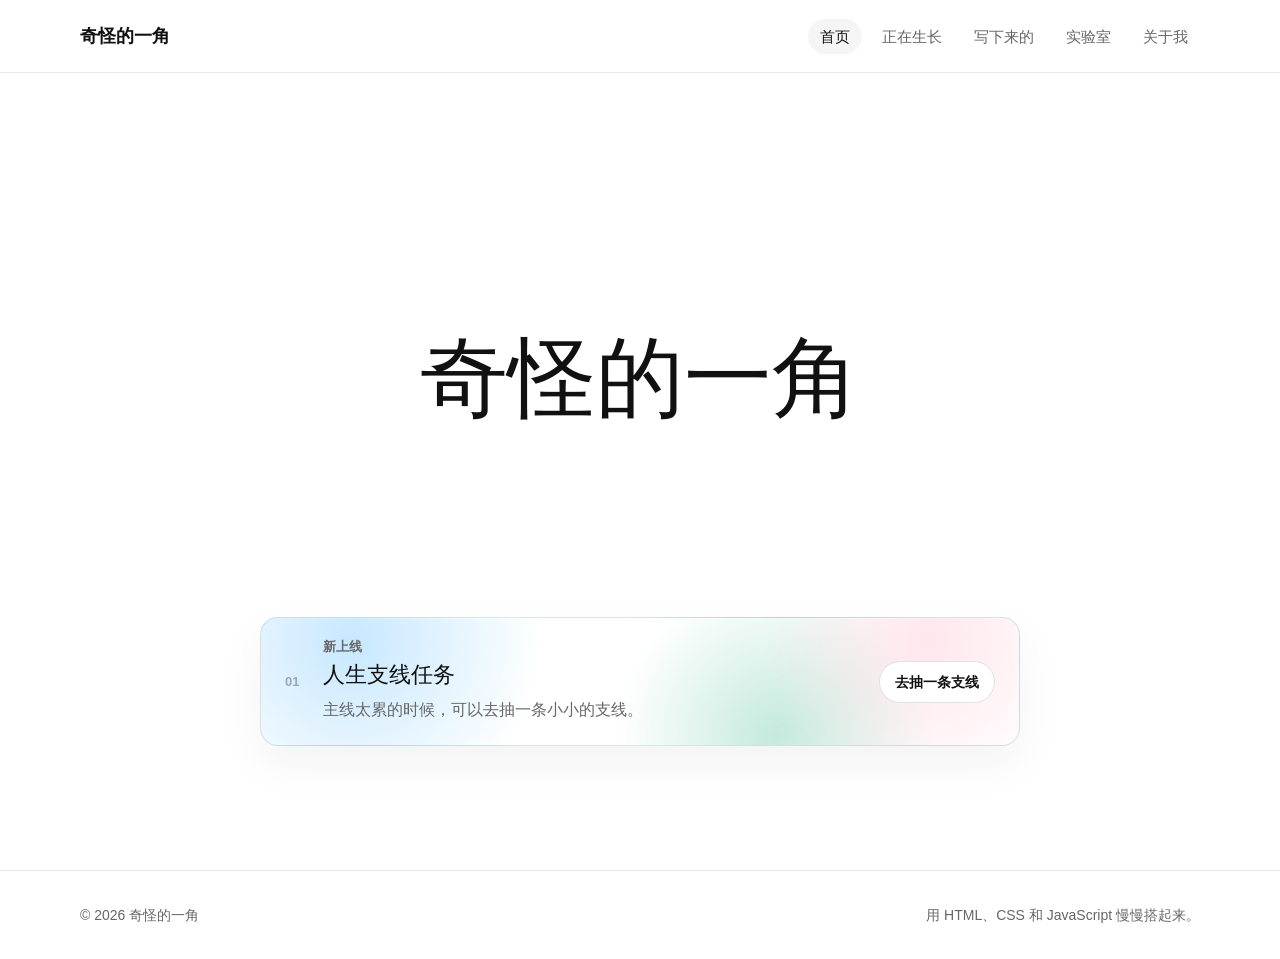
==== commit 3665bf1c: "Polish creative announcement tiles" ====
--- a/index.html
+++ b/index.html
@@ -28,14 +28,19 @@
       </div>
     </section>
 
-    <section class="home-notice-section">
-      <div class="container narrow-container">
-        <article class="notice-card">
-          <p class="notice-label">公告栏</p>
-          <h2>人生支线任务上线了。</h2>
-          <p>主线太累的时候，可以去抽一条小小的支线。</p>
-          <a class="button button-soft" href="https://life-side-quest.netlify.app/" target="_blank" rel="noopener noreferrer">去看看人生支线任务</a>
-        </article>
+    <section class="home-announcements">
+      <div class="container">
+        <div class="announcement-stream" aria-label="最近的小实验">
+          <a class="announcement-tile theme-side-quest" href="https://life-side-quest.netlify.app/" target="_blank" rel="noopener noreferrer">
+            <span class="announcement-number">01</span>
+            <span class="announcement-body">
+              <span class="announcement-meta">新上线</span>
+              <strong>人生支线任务</strong>
+              <span>主线太累的时候，可以去抽一条小小的支线。</span>
+            </span>
+            <span class="announcement-action">去抽一条支线</span>
+          </a>
+        </div>
       </div>
     </section>
   </main>
--- a/assets/css/style.css
+++ b/assets/css/style.css
@@ -84,7 +84,7 @@
   line-height: 1;
   padding: 10px 12px;
   text-decoration: none;
-  transition: color 180ms ease, background-color 180ms ease, transform 180ms ease;
+  transition: color 220ms ease, background-color 220ms ease, transform 220ms cubic-bezier(0.16, 1, 0.3, 1);
 }
 
 .nav-links a:hover,
@@ -119,45 +119,152 @@
   animation: fade-up 520ms ease both;
 }
 
-.home-notice-section {
-  padding: 4px 0 120px;
-}
-
-.notice-card,
-.quest-link-card {
-  border: 1px solid var(--line);
-  border-radius: 12px;
-  background: #ffffff;
-  box-shadow: var(--shadow);
-  animation: fade-up 620ms ease both;
-}
-
-.notice-card {
-  padding: 30px;
-  text-align: left;
-}
-
-.notice-label {
-  display: inline-flex;
-  margin-bottom: 12px;
-  border: 1px solid var(--line);
-  border-radius: 999px;
+.home-announcements {
+  padding: 0 0 124px;
+}
+
+.announcement-stream {
+  width: min(100%, 760px);
+  margin: -32px auto 0;
+  display: grid;
+  gap: 14px;
+}
+
+.announcement-tile {
+  position: relative;
+  display: grid;
+  grid-template-columns: auto minmax(0, 1fr) auto;
+  align-items: center;
+  gap: 24px;
+  min-height: 108px;
+  overflow: hidden;
+  border: 1px solid rgba(17, 17, 17, 0.1);
+  border-radius: 18px;
+  color: var(--text);
+  background: rgba(255, 255, 255, 0.9);
+  box-shadow: 0 18px 46px rgba(0, 0, 0, 0.052);
+  padding: 22px 24px;
+  text-decoration: none;
+  transform: translateY(10px);
+  animation: float-in 760ms 120ms cubic-bezier(0.16, 1, 0.3, 1) both;
+  transition: transform 260ms cubic-bezier(0.16, 1, 0.3, 1), border-color 260ms ease, box-shadow 260ms ease, filter 260ms ease;
+}
+
+.announcement-tile:hover {
+  transform: translateY(-6px);
+  border-color: rgba(17, 17, 17, 0.18);
+  box-shadow: 0 28px 72px rgba(0, 0, 0, 0.105);
+  filter: saturate(1.04);
+}
+
+.announcement-number {
+  color: rgba(17, 17, 17, 0.32);
+  font-size: 13px;
+  font-weight: 680;
+  line-height: 1;
+}
+
+.announcement-body {
+  display: grid;
+  gap: 7px;
+  min-width: 0;
+}
+
+.announcement-meta {
   color: var(--muted);
-  background: var(--surface-soft);
   font-size: 13px;
   font-weight: 620;
   line-height: 1;
-  padding: 8px 11px;
-}
-
-.notice-card h2,
-.quest-link-card h2 {
-  margin-bottom: 12px;
-}
-
-.notice-card p:not(.notice-label),
-.quest-link-card p:not(.notice-label) {
-  margin-bottom: 22px;
+}
+
+.announcement-body strong {
+  font-size: 22px;
+  font-weight: 560;
+  letter-spacing: 0;
+}
+
+.announcement-body span:last-child {
+  color: var(--muted);
+  line-height: 1.65;
+}
+
+.announcement-action,
+.creative-card-action {
+  position: relative;
+  z-index: 1;
+  display: inline-flex;
+  align-items: center;
+  justify-content: center;
+  min-height: 42px;
+  border: 1px solid rgba(17, 17, 17, 0.12);
+  border-radius: 999px;
+  color: var(--text);
+  background: #ffffff;
+  font-size: 14px;
+  font-weight: 620;
+  line-height: 1;
+  padding: 11px 15px;
+  text-decoration: none;
+  white-space: nowrap;
+  transition: transform 200ms ease, border-color 200ms ease, background-color 200ms ease;
+}
+
+.announcement-tile:hover .announcement-action,
+.creative-card-action:hover {
+  transform: translateY(-2px);
+  border-color: rgba(17, 17, 17, 0.28);
+  background: var(--surface-soft);
+}
+
+.theme-side-quest {
+  --theme-soft: rgba(143, 214, 189, 0.52);
+  --theme-sky: rgba(158, 215, 255, 0.58);
+  --theme-petal: rgba(255, 208, 220, 0.52);
+  --theme-line: rgba(255, 255, 255, 0.78);
+}
+
+.announcement-tile.theme-side-quest,
+.creative-card.theme-side-quest {
+  border-color: rgba(76, 142, 112, 0.2);
+  background:
+    radial-gradient(circle at 12% 18%, var(--theme-sky), transparent 28%),
+    radial-gradient(circle at 88% 18%, var(--theme-petal), transparent 24%),
+    radial-gradient(circle at 68% 92%, var(--theme-soft), transparent 30%),
+    linear-gradient(180deg, #ffffff, #ffffff);
+}
+
+.theme-side-quest::before {
+  content: "";
+  position: absolute;
+  left: 24px;
+  right: 24px;
+  top: 0;
+  height: 1px;
+  background: linear-gradient(90deg, transparent, var(--theme-line), transparent);
+  z-index: 0;
+}
+
+.theme-side-quest::after {
+  content: "";
+  position: absolute;
+  inset: 0;
+  opacity: 0;
+  pointer-events: none;
+  background: linear-gradient(105deg, transparent 28%, rgba(255, 255, 255, 0.62) 48%, transparent 68%);
+  transform: translateX(-42%);
+  transition: opacity 260ms ease, transform 620ms cubic-bezier(0.16, 1, 0.3, 1);
+  z-index: 0;
+}
+
+.theme-side-quest:hover::after {
+  opacity: 0.72;
+  transform: translateX(42%);
+}
+
+.announcement-tile > *,
+.creative-card > * {
+  position: relative;
+  z-index: 1;
 }
 
 .hero-section {
@@ -243,11 +350,11 @@
   line-height: 1;
   text-decoration: none;
   cursor: pointer;
-  transition: transform 180ms ease, border-color 180ms ease, background-color 180ms ease, color 180ms ease, box-shadow 180ms ease;
+  transition: transform 240ms cubic-bezier(0.16, 1, 0.3, 1), border-color 240ms ease, background-color 240ms ease, color 240ms ease, box-shadow 240ms ease;
 }
 
 .button:hover {
-  transform: translateY(-2px);
+  transform: translateY(-3px);
 }
 
 .button-primary {
@@ -417,15 +524,15 @@
 .content-card,
 .content-panel {
   padding: 26px;
-  transition: transform 160ms ease, border-color 160ms ease, box-shadow 160ms ease;
+  transition: transform 260ms cubic-bezier(0.16, 1, 0.3, 1), border-color 260ms ease, box-shadow 260ms ease;
 }
 
 .info-card:hover,
 .project-card:hover,
 .content-card:hover {
-  transform: translateY(-4px);
+  transform: translateY(-6px);
   border-color: #d0d0d0;
-  box-shadow: 0 18px 42px rgba(0, 0, 0, 0.065);
+  box-shadow: 0 24px 58px rgba(0, 0, 0, 0.085);
 }
 
 .info-card p,
@@ -481,28 +588,36 @@
   padding: 32px;
 }
 
-.quest-link-card {
+.creative-card {
   display: flex;
   align-items: center;
   justify-content: space-between;
   gap: 30px;
+  border: 1px solid rgba(17, 17, 17, 0.1);
+  border-radius: 18px;
+  background: #ffffff;
+  box-shadow: 0 18px 46px rgba(0, 0, 0, 0.052);
   padding: 32px;
   position: relative;
   overflow: hidden;
-}
-
-.quest-link-card::after {
-  content: "";
-  position: absolute;
-  inset: auto 28px 0 auto;
-  width: 160px;
-  height: 1px;
-  background: linear-gradient(90deg, transparent, #111111);
-  opacity: 0.16;
-}
-
-.quest-link-card p:not(.notice-label) {
+  animation: float-in 700ms cubic-bezier(0.16, 1, 0.3, 1) both;
+  transition: transform 260ms cubic-bezier(0.16, 1, 0.3, 1), border-color 260ms ease, box-shadow 260ms ease, filter 260ms ease;
+}
+
+.creative-card:hover {
+  transform: translateY(-6px);
+  border-color: rgba(17, 17, 17, 0.18);
+  box-shadow: 0 28px 72px rgba(0, 0, 0, 0.105);
+  filter: saturate(1.04);
+}
+
+.creative-card p:not(.announcement-meta) {
   max-width: 650px;
+  margin-bottom: 0;
+}
+
+.creative-card h2 {
+  margin-bottom: 12px;
 }
 
 .quiet-panel p,
@@ -592,12 +707,24 @@
 @keyframes fade-up {
   from {
     opacity: 0;
-    transform: translateY(12px);
+    transform: translateY(18px);
   }
 
   to {
     opacity: 1;
     transform: translateY(0);
+  }
+}
+
+@keyframes float-in {
+  from {
+    opacity: 0;
+    transform: translateY(28px) scale(0.985);
+  }
+
+  to {
+    opacity: 1;
+    transform: translateY(0) scale(1);
   }
 }
 
--- a/assets/css/responsive.css
+++ b/assets/css/responsive.css
@@ -33,8 +33,12 @@
     font-size: 50px;
   }
 
-  .home-notice-section {
+  .home-announcements {
     padding-bottom: 72px;
+  }
+
+  .announcement-stream {
+    margin-top: -18px;
   }
 
   h1 {
@@ -63,7 +67,17 @@
     grid-template-columns: 1fr;
   }
 
-  .quest-link-card {
+  .announcement-tile {
+    grid-template-columns: auto minmax(0, 1fr);
+    align-items: start;
+  }
+
+  .announcement-action {
+    grid-column: 2;
+    width: fit-content;
+  }
+
+  .creative-card {
     align-items: flex-start;
     flex-direction: column;
   }
@@ -124,9 +138,25 @@
   .content-card,
   .content-panel,
   .inspiration-box,
-  .notice-card,
-  .quest-link-card {
+  .announcement-tile,
+  .creative-card {
     padding: 22px;
+  }
+
+  .announcement-tile {
+    grid-template-columns: 1fr;
+    gap: 14px;
+  }
+
+  .announcement-action,
+  .creative-card-action {
+    grid-column: auto;
+    justify-self: stretch;
+    width: 100%;
+  }
+
+  .announcement-number {
+    display: none;
   }
 
   .about-note p {
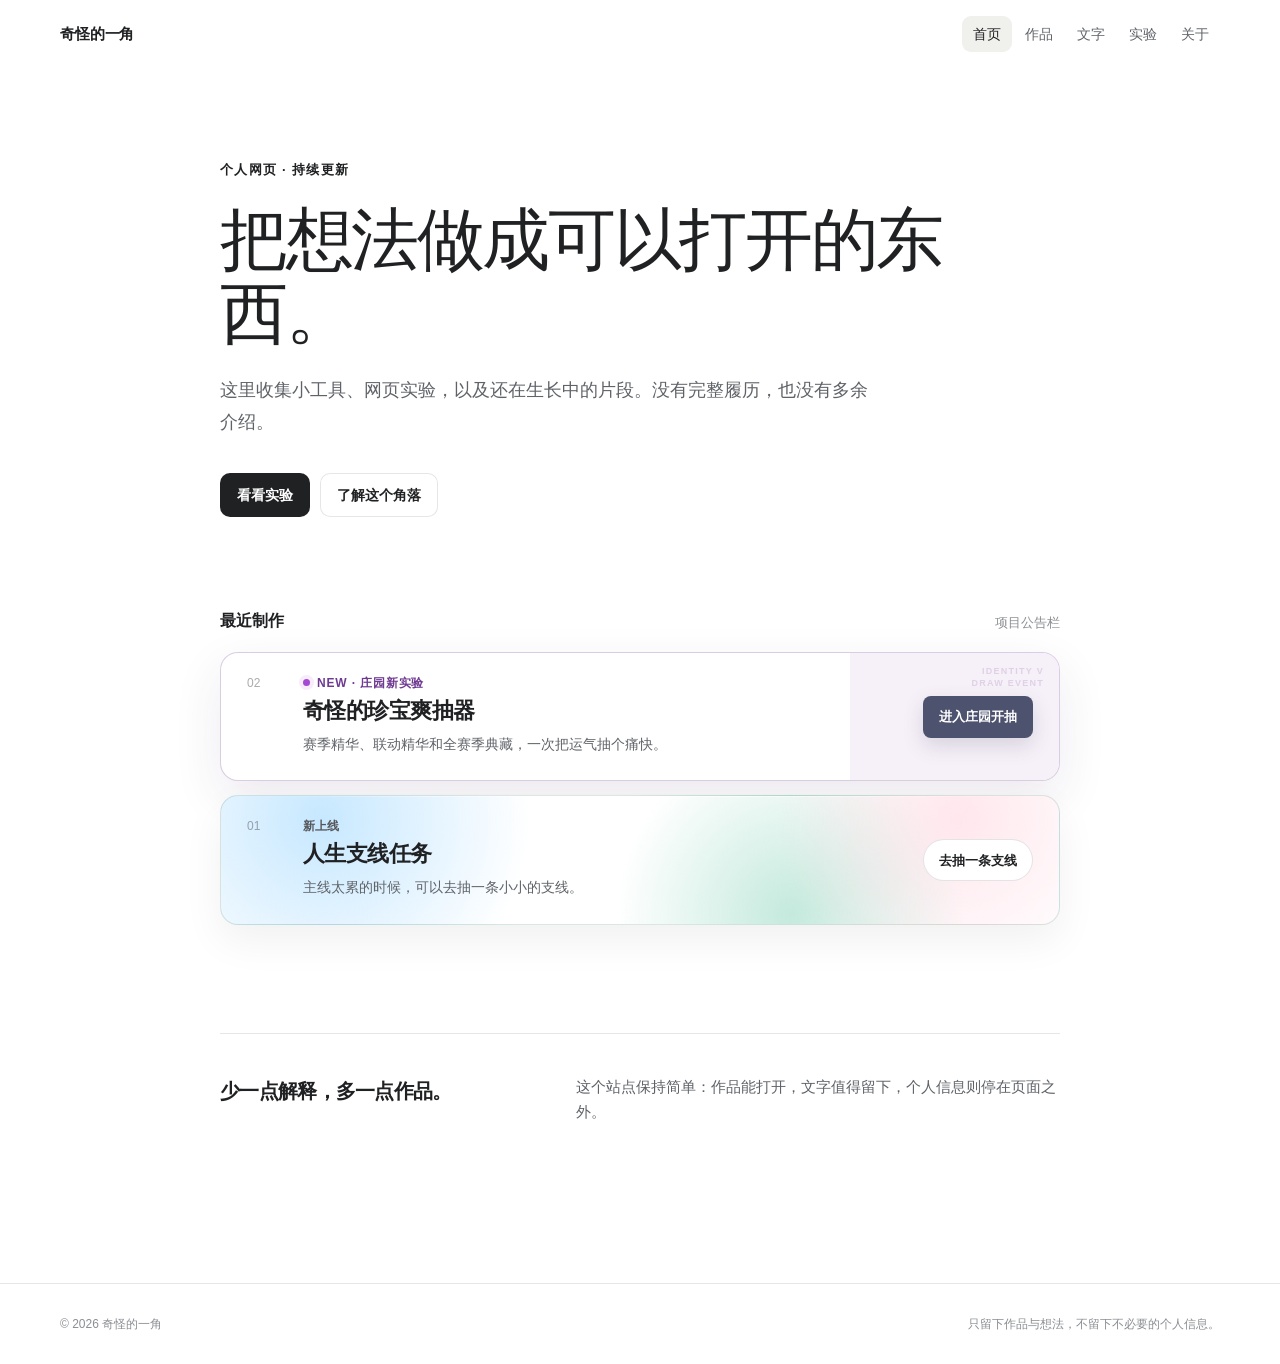
==== commit b7c96142: "Refine personal site and harden deployment privacy" ====
--- a/index.html
+++ b/index.html
@@ -3,53 +3,68 @@
 <head>
   <meta charset="UTF-8">
   <meta name="viewport" content="width=device-width, initial-scale=1.0">
-  <title>奇怪的一角 | 首页</title>
-  <link rel="stylesheet" href="assets/css/style.css">
-  <link rel="stylesheet" href="assets/css/responsive.css">
+  <meta name="description" content="奇怪的一角：收集小工具、网页实验和仍在生长的想法。">
+  <title>奇怪的一角</title>
+  <link rel="stylesheet" href="assets/css/style.css?v=20260715-board">
+  <link rel="stylesheet" href="assets/css/responsive.css?v=20260715-board2">
+  <script src="assets/js/main.js?v=20260715-board" defer></script>
 </head>
 <body>
-  <header class="site-header">
-    <nav class="navbar container" aria-label="主导航">
-      <a class="brand" href="index.html">奇怪的一角</a>
-      <div class="nav-links">
-        <a href="index.html" aria-current="page">首页</a>
-        <a href="pages/projects.html">正在生长</a>
-        <a href="pages/notes.html">写下来的</a>
-        <a href="pages/lab.html">实验室</a>
-        <a href="pages/about.html">关于我</a>
-      </div>
-    </nav>
-  </header>
+  <site-header active="home"></site-header>
 
-  <main>
+  <main class="page-main">
     <section class="home-hero">
-      <div class="container home-hero-inner">
-        <h1>奇怪的一角</h1>
+      <div class="page-width">
+        <p class="kicker">个人网页 · 持续更新</p>
+        <h1>把想法做成可以打开的东西。</h1>
+        <p class="hero-copy">这里收集小工具、网页实验，以及还在生长中的片段。没有完整履历，也没有多余介绍。</p>
+        <div class="hero-actions">
+          <a class="button button-primary" href="pages/lab.html">看看实验</a>
+          <a class="button button-secondary" href="pages/about.html">了解这个角落</a>
+        </div>
       </div>
     </section>
 
-    <section class="home-announcements">
-      <div class="container">
-        <div class="announcement-stream" aria-label="最近的小实验">
+    <section class="home-section" aria-labelledby="latest-work">
+      <div class="page-width">
+        <div class="section-heading">
+          <h2 id="latest-work">最近制作</h2>
+          <p class="section-count">项目公告栏</p>
+        </div>
+
+        <div class="announcement-board" aria-label="最近制作的项目公告">
+          <a class="announcement-tile theme-identity-v" href="https://identity-v-draw-simulator-cn.netlify.app/" target="_blank" rel="noopener noreferrer">
+            <span class="announcement-number">02</span>
+            <span class="announcement-body">
+              <span class="announcement-meta"><span class="event-live-dot" aria-hidden="true"></span>NEW · 庄园新实验</span>
+              <strong>奇怪的珍宝爽抽器</strong>
+              <span class="announcement-description">赛季精华、联动精华和全赛季典藏，一次把运气抽个痛快。</span>
+            </span>
+            <span class="announcement-action">进入庄园开抽</span>
+            <span class="event-stamp" aria-hidden="true">IDENTITY V<br>DRAW EVENT</span>
+          </a>
+
           <a class="announcement-tile theme-side-quest" href="https://life-side-quest.netlify.app/" target="_blank" rel="noopener noreferrer">
             <span class="announcement-number">01</span>
             <span class="announcement-body">
               <span class="announcement-meta">新上线</span>
               <strong>人生支线任务</strong>
-              <span>主线太累的时候，可以去抽一条小小的支线。</span>
+              <span class="announcement-description">主线太累的时候，可以去抽一条小小的支线。</span>
             </span>
             <span class="announcement-action">去抽一条支线</span>
           </a>
         </div>
       </div>
     </section>
+
+    <section class="home-section">
+      <div class="page-width quiet-note">
+        <h2>少一点解释，多一点作品。</h2>
+        <p>这个站点保持简单：作品能打开，文字值得留下，个人信息则停在页面之外。</p>
+      </div>
+    </section>
   </main>
 
-  <footer class="site-footer">
-    <div class="container footer-inner">
-      <p>© 2026 奇怪的一角</p>
-      <p>用 HTML、CSS 和 JavaScript 慢慢搭起来。</p>
-    </div>
-  </footer>
+  <site-footer></site-footer>
 </body>
 </html>
--- a/assets/css/style.css
+++ b/assets/css/style.css
@@ -1,15 +1,22 @@
 :root {
-  --bg: #ffffff;
+  color-scheme: light;
+  --canvas: #ffffff;
   --surface: #ffffff;
-  --surface-soft: #f5f5f5;
-  --text: #111111;
-  --muted: #666666;
-  --line: #e6e6e6;
-  --accent: #111111;
-  --accent-soft: #f2f2f2;
-  --shadow: 0 18px 45px rgba(0, 0, 0, 0.06);
-  --radius: 8px;
-  --max-width: 1120px;
+  --surface-subtle: #f0f0ed;
+  --text: #202123;
+  --text-soft: #5f6368;
+  --text-faint: #8b8e92;
+  --line: rgba(32, 33, 35, 0.11);
+  --line-strong: rgba(32, 33, 35, 0.18);
+  --accent: #202123;
+  --accent-soft: #f0f0ed;
+  --focus: #2f7a60;
+  --shadow: 0 18px 50px rgba(25, 27, 26, 0.07);
+  --radius-small: 10px;
+  --radius: 16px;
+  --page-width: 840px;
+  --shell-width: 1160px;
+  --ease: cubic-bezier(0.16, 1, 0.3, 1);
 }
 
 * {
@@ -22,198 +29,458 @@
 
 body {
   margin: 0;
-  min-width: 0;
-  font-family: -apple-system, BlinkMacSystemFont, "Segoe UI", "PingFang SC", "Microsoft YaHei", Arial, sans-serif;
-  color: var(--text);
-  background: var(--bg);
+  min-width: 320px;
+  color: var(--text);
+  background: var(--canvas);
+  font-family: Inter, ui-sans-serif, -apple-system, BlinkMacSystemFont, "Segoe UI", "PingFang SC", "Microsoft YaHei", sans-serif;
+  font-size: 16px;
+  line-height: 1.7;
+  text-rendering: optimizeLegibility;
+  -webkit-font-smoothing: antialiased;
+}
+
+body::before {
+  content: none;
 }
 
 a {
   color: inherit;
 }
 
-.container {
-  width: calc(100% - 48px);
-  max-width: var(--max-width);
-  margin: 0 auto;
-}
-
-.narrow-container {
-  max-width: 780px;
+button,
+a {
+  -webkit-tap-highlight-color: transparent;
+}
+
+button,
+input,
+textarea,
+select {
+  font: inherit;
+}
+
+button:focus-visible,
+a:focus-visible {
+  outline: 3px solid color-mix(in srgb, var(--focus) 32%, transparent);
+  outline-offset: 3px;
+}
+
+h1,
+h2,
+h3,
+p {
+  margin-top: 0;
+}
+
+h1,
+h2,
+h3 {
+  color: var(--text);
+  letter-spacing: -0.035em;
+}
+
+p {
+  color: var(--text-soft);
+}
+
+site-header,
+site-footer {
+  display: block;
+}
+
+.shell {
+  width: min(calc(100% - 48px), var(--shell-width));
+  margin-inline: auto;
+}
+
+.page-width {
+  width: min(calc(100% - 48px), var(--page-width));
+  margin-inline: auto;
 }
 
 .site-header {
   position: sticky;
   top: 0;
   z-index: 20;
-  border-bottom: 1px solid rgba(230, 230, 230, 0.78);
-  background: rgba(255, 255, 255, 0.82);
-  backdrop-filter: blur(18px);
+  border-bottom: 1px solid transparent;
+  background: rgba(255, 255, 255, 0.9);
+  backdrop-filter: blur(18px) saturate(1.15);
+  -webkit-backdrop-filter: blur(18px) saturate(1.15);
 }
 
 .navbar {
-  min-height: 72px;
+  min-height: 68px;
   display: flex;
   align-items: center;
   justify-content: space-between;
   gap: 24px;
-  padding: 14px 0;
 }
 
 .brand {
   flex: 0 0 auto;
   color: var(--text);
-  font-size: 18px;
-  font-weight: 620;
-  letter-spacing: 0;
+  font-size: 15px;
+  font-weight: 680;
+  letter-spacing: -0.01em;
   text-decoration: none;
 }
 
 .nav-links {
   display: flex;
   align-items: center;
-  justify-content: flex-end;
-  flex-wrap: wrap;
-  gap: 8px;
+  gap: 2px;
 }
 
 .nav-links a {
-  border-radius: 999px;
-  color: var(--muted);
-  font-size: 15px;
+  min-height: 36px;
+  display: inline-flex;
+  align-items: center;
+  border-radius: 9px;
+  color: var(--text-soft);
+  font-size: 14px;
   line-height: 1;
-  padding: 10px 12px;
+  padding: 0 11px;
   text-decoration: none;
-  transition: color 220ms ease, background-color 220ms ease, transform 220ms cubic-bezier(0.16, 1, 0.3, 1);
+  transition: color 180ms ease, background-color 180ms ease;
 }
 
 .nav-links a:hover,
 .nav-links a[aria-current="page"] {
   color: var(--text);
-  background: var(--surface-soft);
-}
-
-.nav-links a:hover {
+  background: var(--surface-subtle);
+}
+
+.page-main {
+  min-height: calc(100vh - 148px);
+}
+
+.home-hero {
+  padding: 90px 0 36px;
+  animation: reveal 620ms var(--ease) both;
+}
+
+.kicker {
+  margin-bottom: 22px;
+  color: var(--accent);
+  font-size: 13px;
+  font-weight: 700;
+  letter-spacing: 0.1em;
+  text-transform: uppercase;
+}
+
+.home-hero h1,
+.page-hero h1 {
+  margin-bottom: 24px;
+  font-size: clamp(44px, 7.2vw, 68px);
+  font-weight: 560;
+  line-height: 1.08;
+}
+
+.home-hero h1 {
+  max-width: 740px;
+}
+
+.hero-copy,
+.lead-text {
+  max-width: 650px;
+  margin-bottom: 0;
+  font-size: 18px;
+  line-height: 1.8;
+}
+
+.hero-actions {
+  display: flex;
+  flex-wrap: wrap;
+  gap: 10px;
+  margin-top: 34px;
+}
+
+.button {
+  min-height: 44px;
+  display: inline-flex;
+  align-items: center;
+  justify-content: center;
+  border: 1px solid transparent;
+  border-radius: var(--radius-small);
+  padding: 0 16px;
+  font-size: 14px;
+  font-weight: 650;
+  line-height: 1;
+  text-decoration: none;
+  cursor: pointer;
+  transition: transform 180ms var(--ease), background-color 180ms ease, border-color 180ms ease;
+}
+
+.button:hover {
   transform: translateY(-1px);
 }
 
-.home-hero {
-  min-height: 64vh;
-  display: flex;
-  align-items: center;
-  padding: 118px 0 84px;
-}
-
-.home-hero-inner {
-  display: flex;
-  justify-content: center;
-  align-items: center;
-  text-align: center;
-}
-
-.home-hero h1 {
-  max-width: none;
-  margin-bottom: 0;
-  font-size: 88px;
-  font-weight: 520;
-  animation: fade-up 520ms ease both;
-}
-
-.home-announcements {
-  padding: 0 0 124px;
-}
-
-.announcement-stream {
-  width: min(100%, 760px);
-  margin: -32px auto 0;
+.button-primary {
+  color: #ffffff;
+  background: var(--text);
+}
+
+.button-primary:hover {
+  background: #0f1011;
+}
+
+.button-secondary {
+  border-color: var(--line);
+  color: var(--text);
+  background: color-mix(in srgb, var(--surface) 78%, transparent);
+}
+
+.button-secondary:hover {
+  border-color: var(--line-strong);
+  background: var(--surface);
+}
+
+.home-section,
+.section-block {
+  padding: 54px 0;
+}
+
+.home-section:first-of-type {
+  padding-top: 0;
+}
+
+.section-heading {
+  display: flex;
+  align-items: end;
+  justify-content: space-between;
+  gap: 20px;
+  margin-bottom: 18px;
+}
+
+.section-heading h2 {
+  margin-bottom: 0;
+  font-size: 16px;
+  font-weight: 680;
+  letter-spacing: -0.01em;
+}
+
+.section-heading p,
+.section-count {
+  margin-bottom: 0;
+  color: var(--text-faint);
+  font-size: 13px;
+}
+
+.work-list {
+  overflow: hidden;
+  border: 1px solid var(--line);
+  border-radius: var(--radius);
+  background: var(--surface);
+  box-shadow: 0 1px 0 rgba(255, 255, 255, 0.75) inset;
+}
+
+.work-row {
+  display: grid;
+  grid-template-columns: 44px minmax(0, 1fr) auto;
+  align-items: center;
+  gap: 18px;
+  min-height: 132px;
+  padding: 24px;
+  text-decoration: none;
+  transition: background-color 190ms ease;
+}
+
+.work-row + .work-row {
+  border-top: 1px solid var(--line);
+}
+
+.work-row:hover {
+  background: var(--surface);
+}
+
+.work-index {
+  align-self: start;
+  color: var(--text-faint);
+  font-size: 12px;
+  font-variant-numeric: tabular-nums;
+}
+
+.work-copy {
+  min-width: 0;
+}
+
+.work-meta {
+  display: flex;
+  align-items: center;
+  gap: 8px;
+  margin-bottom: 7px;
+  color: var(--accent);
+  font-size: 12px;
+  font-weight: 680;
+}
+
+.status-dot {
+  width: 6px;
+  height: 6px;
+  flex: 0 0 auto;
+  border-radius: 50%;
+  background: #8b8e92;
+  box-shadow: 0 0 0 4px rgba(32, 33, 35, 0.06);
+}
+
+.announcement-board {
   display: grid;
   gap: 14px;
 }
 
 .announcement-tile {
   position: relative;
-  display: grid;
-  grid-template-columns: auto minmax(0, 1fr) auto;
-  align-items: center;
-  gap: 24px;
-  min-height: 108px;
+  min-height: 118px;
+  display: grid;
+  grid-template-columns: 34px minmax(0, 1fr) auto;
+  align-items: center;
+  gap: 22px;
   overflow: hidden;
-  border: 1px solid rgba(17, 17, 17, 0.1);
+  border: 1px solid var(--line);
   border-radius: 18px;
   color: var(--text);
-  background: rgba(255, 255, 255, 0.9);
-  box-shadow: 0 18px 46px rgba(0, 0, 0, 0.052);
-  padding: 22px 24px;
+  background: var(--surface);
+  box-shadow: 0 16px 42px rgba(24, 24, 26, 0.06);
+  padding: 24px 26px;
   text-decoration: none;
-  transform: translateY(10px);
-  animation: float-in 760ms 120ms cubic-bezier(0.16, 1, 0.3, 1) both;
-  transition: transform 260ms cubic-bezier(0.16, 1, 0.3, 1), border-color 260ms ease, box-shadow 260ms ease, filter 260ms ease;
+  transition: transform 240ms var(--ease), border-color 240ms ease, box-shadow 240ms ease, filter 240ms ease;
 }
 
 .announcement-tile:hover {
-  transform: translateY(-6px);
-  border-color: rgba(17, 17, 17, 0.18);
-  box-shadow: 0 28px 72px rgba(0, 0, 0, 0.105);
+  transform: translateY(-4px);
+  border-color: var(--line-strong);
+  box-shadow: 0 24px 64px rgba(24, 24, 26, 0.11);
   filter: saturate(1.04);
 }
 
 .announcement-number {
-  color: rgba(17, 17, 17, 0.32);
+  align-self: start;
+  color: rgba(32, 33, 35, 0.38);
+  font-size: 12px;
+  font-variant-numeric: tabular-nums;
+  line-height: 1;
+}
+
+.announcement-body {
+  min-width: 0;
+  display: grid;
+  gap: 7px;
+}
+
+.announcement-meta {
+  display: inline-flex;
+  align-items: center;
+  gap: 7px;
+  color: #55565a;
+  font-size: 12px;
+  font-weight: 700;
+  line-height: 1;
+}
+
+.announcement-body strong {
+  color: var(--text);
+  font-size: 22px;
+  font-weight: 620;
+  letter-spacing: -0.025em;
+  line-height: 1.35;
+}
+
+.announcement-description {
+  max-width: 560px;
+  color: var(--text-soft);
+  font-size: 14px;
+  line-height: 1.7;
+}
+
+.announcement-action {
+  position: relative;
+  z-index: 1;
+  min-height: 42px;
+  display: inline-flex;
+  align-items: center;
+  justify-content: center;
+  border: 1px solid rgba(32, 33, 35, 0.12);
+  border-radius: 999px;
+  color: var(--text);
+  background: #ffffff;
   font-size: 13px;
   font-weight: 680;
   line-height: 1;
-}
-
-.announcement-body {
-  display: grid;
-  gap: 7px;
-  min-width: 0;
-}
-
-.announcement-meta {
-  color: var(--muted);
-  font-size: 13px;
-  font-weight: 620;
-  line-height: 1;
-}
-
-.announcement-body strong {
-  font-size: 22px;
-  font-weight: 560;
-  letter-spacing: 0;
-}
-
-.announcement-body span:last-child {
-  color: var(--muted);
-  line-height: 1.65;
-}
-
-.announcement-action,
-.creative-card-action {
+  padding: 0 15px;
+  white-space: nowrap;
+  transition: transform 180ms var(--ease), border-color 180ms ease, background-color 180ms ease;
+}
+
+.announcement-tile:hover .announcement-action {
+  transform: translateY(-1px);
+  border-color: rgba(32, 33, 35, 0.24);
+}
+
+.announcement-tile > * {
   position: relative;
   z-index: 1;
-  display: inline-flex;
-  align-items: center;
-  justify-content: center;
-  min-height: 42px;
-  border: 1px solid rgba(17, 17, 17, 0.12);
-  border-radius: 999px;
-  color: var(--text);
+}
+
+.theme-identity-v {
+  --idv-ink: #111111;
+  --idv-violet: #6f3a91;
+  --idv-night: #4d526f;
+}
+
+.announcement-tile.theme-identity-v {
+  border-color: rgba(111, 58, 145, 0.26);
   background: #ffffff;
-  font-size: 14px;
-  font-weight: 620;
-  line-height: 1;
-  padding: 11px 15px;
-  text-decoration: none;
-  white-space: nowrap;
-  transition: transform 200ms ease, border-color 200ms ease, background-color 200ms ease;
-}
-
-.announcement-tile:hover .announcement-action,
-.creative-card-action:hover {
-  transform: translateY(-2px);
-  border-color: rgba(17, 17, 17, 0.28);
-  background: var(--surface-soft);
+  box-shadow: 0 18px 48px rgba(74, 47, 95, 0.1);
+}
+
+.theme-identity-v::before {
+  position: absolute;
+  inset: 0 0 0 auto;
+  z-index: 0;
+  width: 25%;
+  content: "";
+  background: #f6f0f8;
+}
+
+.theme-identity-v .announcement-meta {
+  color: var(--idv-violet);
+  letter-spacing: 0.07em;
+}
+
+.event-live-dot {
+  width: 7px;
+  height: 7px;
+  flex: 0 0 auto;
+  border-radius: 50%;
+  background: #a449d1;
+  box-shadow: 0 0 0 4px rgba(164, 73, 209, 0.1);
+}
+
+.theme-identity-v .announcement-action {
+  border-color: transparent;
+  border-radius: 8px;
+  color: #ffffff;
+  background: var(--idv-night);
+  box-shadow: 0 8px 20px rgba(77, 82, 111, 0.18);
+}
+
+.theme-identity-v:hover .announcement-action {
+  border-color: transparent;
+  color: #ffffff;
+  background: var(--idv-ink);
+}
+
+.event-stamp {
+  position: absolute !important;
+  top: 13px;
+  right: 15px;
+  z-index: 0 !important;
+  color: rgba(111, 58, 145, 0.17);
+  font-size: 9px;
+  font-weight: 800;
+  line-height: 1.3;
+  letter-spacing: 0.14em;
+  text-align: right;
 }
 
 .theme-side-quest {
@@ -223,37 +490,36 @@
   --theme-line: rgba(255, 255, 255, 0.78);
 }
 
-.announcement-tile.theme-side-quest,
-.creative-card.theme-side-quest {
+.announcement-tile.theme-side-quest {
   border-color: rgba(76, 142, 112, 0.2);
   background:
     radial-gradient(circle at 12% 18%, var(--theme-sky), transparent 28%),
     radial-gradient(circle at 88% 18%, var(--theme-petal), transparent 24%),
     radial-gradient(circle at 68% 92%, var(--theme-soft), transparent 30%),
-    linear-gradient(180deg, #ffffff, #ffffff);
+    #ffffff;
 }
 
 .theme-side-quest::before {
+  position: absolute;
+  top: 0;
+  right: 24px;
+  left: 24px;
+  z-index: 0;
+  height: 1px;
   content: "";
-  position: absolute;
-  left: 24px;
-  right: 24px;
-  top: 0;
-  height: 1px;
   background: linear-gradient(90deg, transparent, var(--theme-line), transparent);
-  z-index: 0;
 }
 
 .theme-side-quest::after {
-  content: "";
   position: absolute;
   inset: 0;
+  z-index: 0;
+  content: "";
   opacity: 0;
   pointer-events: none;
   background: linear-gradient(105deg, transparent 28%, rgba(255, 255, 255, 0.62) 48%, transparent 68%);
   transform: translateX(-42%);
-  transition: opacity 260ms ease, transform 620ms cubic-bezier(0.16, 1, 0.3, 1);
-  z-index: 0;
+  transition: opacity 240ms ease, transform 620ms var(--ease);
 }
 
 .theme-side-quest:hover::after {
@@ -261,453 +527,335 @@
   transform: translateX(42%);
 }
 
-.announcement-tile > *,
-.creative-card > * {
+.lab-announcement-grid {
+  display: grid;
+  grid-template-columns: repeat(2, minmax(0, 1fr));
+  gap: 14px;
+}
+
+.lab-announcement-tile {
+  min-height: 280px;
+  grid-template-columns: 1fr;
+  align-content: space-between;
+  align-items: start;
+  padding: 28px;
+}
+
+.lab-announcement-tile .announcement-number {
+  position: absolute;
+  top: 18px;
+  right: 20px;
+}
+
+.lab-announcement-tile .announcement-body strong {
+  font-size: 26px;
+}
+
+.lab-announcement-tile .announcement-description {
+  max-width: 430px;
+}
+
+.lab-announcement-tile .announcement-action {
+  width: 100%;
+  justify-self: stretch;
+  margin-top: 28px;
+}
+
+.lab-announcement-tile.theme-identity-v::before {
+  inset: auto 0 0;
+  width: 100%;
+  height: 34%;
+}
+
+.work-copy h2,
+.work-copy h3 {
+  margin-bottom: 7px;
+  font-size: 21px;
+  font-weight: 620;
+  letter-spacing: -0.025em;
+}
+
+.work-title,
+.work-description {
+  display: block;
+}
+
+.work-title {
+  margin-bottom: 7px;
+  color: var(--text);
+  font-size: 21px;
+  font-weight: 620;
+  letter-spacing: -0.025em;
+  line-height: 1.35;
+}
+
+.work-copy p {
+  max-width: 580px;
+  margin-bottom: 0;
+  font-size: 14px;
+  line-height: 1.7;
+}
+
+.work-description {
+  max-width: 580px;
+  color: var(--text-soft);
+  font-size: 14px;
+  line-height: 1.7;
+}
+
+.work-action {
+  min-width: 82px;
+  border: 1px solid var(--line);
+  border-radius: 9px;
+  color: var(--text);
+  background: var(--surface);
+  font-size: 13px;
+  font-weight: 650;
+  line-height: 1;
+  padding: 12px 13px;
+  text-align: center;
+  transition: border-color 180ms ease, transform 180ms var(--ease);
+}
+
+.work-row:hover .work-action {
+  border-color: var(--line-strong);
+  transform: translateY(-1px);
+}
+
+.quiet-note {
+  display: grid;
+  grid-template-columns: 0.8fr 1.2fr;
+  gap: 34px;
+  border-top: 1px solid var(--line);
+  padding: 40px 0 28px;
+}
+
+.quiet-note h2 {
+  margin-bottom: 0;
+  font-size: 20px;
+  font-weight: 620;
+}
+
+.quiet-note p {
+  margin-bottom: 0;
+  font-size: 15px;
+}
+
+.page-hero {
+  padding: 110px 0 58px;
+  animation: reveal 560ms var(--ease) both;
+}
+
+.page-hero h1 {
+  margin-bottom: 20px;
+}
+
+.page-hero .lead-text {
+  max-width: 620px;
+}
+
+.compact-section {
+  padding-top: 0;
+}
+
+.stack {
+  display: grid;
+  gap: 14px;
+}
+
+.project-panel,
+.content-panel,
+.inspiration-box,
+.privacy-panel {
+  border: 1px solid var(--line);
+  border-radius: var(--radius);
+  background: var(--surface);
+}
+
+.project-panel {
   position: relative;
-  z-index: 1;
-}
-
-.hero-section {
-  position: relative;
-  overflow: hidden;
-  padding: 112px 0 84px;
-}
-
-.hero-grid {
-  display: grid;
-  grid-template-columns: minmax(0, 1.05fr) minmax(280px, 0.95fr);
-  align-items: center;
-  gap: 56px;
-}
-
-.eyebrow {
-  margin: 0 0 14px;
+  display: grid;
+  grid-template-columns: minmax(0, 1fr) auto;
+  align-items: center;
+  gap: 28px;
+  padding: 28px;
+  transition: border-color 190ms ease, background-color 190ms ease, transform 190ms var(--ease);
+}
+
+.project-panel:hover {
+  border-color: var(--line-strong);
+  background: var(--surface);
+  transform: translateY(-2px);
+}
+
+.project-panel h2 {
+  margin-bottom: 8px;
+  font-size: 24px;
+  font-weight: 620;
+}
+
+.project-panel p {
+  max-width: 620px;
+  margin-bottom: 0;
+  font-size: 15px;
+}
+
+.tag-list {
+  display: flex;
+  flex-wrap: wrap;
+  gap: 7px;
+  margin-top: 20px;
+}
+
+.tag-list span {
+  border-radius: 7px;
+  color: var(--text-soft);
+  background: var(--surface-subtle);
+  font-size: 12px;
+  line-height: 1;
+  padding: 8px 9px;
+}
+
+.project-link {
   color: var(--accent);
   font-size: 13px;
-  font-weight: 700;
-  letter-spacing: 0;
-  text-transform: uppercase;
-}
-
-h1,
-h2,
-h3,
-p {
-  margin-top: 0;
-}
-
-h1 {
-  max-width: 760px;
-  margin-bottom: 22px;
-  font-size: 64px;
-  font-weight: 720;
-  line-height: 1.06;
-  letter-spacing: 0;
-}
-
-h2 {
-  margin-bottom: 16px;
-  font-size: 34px;
-  line-height: 1.18;
-  letter-spacing: 0;
-}
-
-h3 {
+  font-weight: 680;
+  text-underline-offset: 4px;
+}
+
+.content-panel,
+.privacy-panel {
+  padding: 34px;
+}
+
+.content-panel h2,
+.privacy-panel h2 {
+  margin-bottom: 14px;
+  font-size: 24px;
+  font-weight: 620;
+}
+
+.content-panel p,
+.privacy-panel p {
+  margin-bottom: 0;
+}
+
+.empty-state {
+  min-height: 230px;
+  display: flex;
+  flex-direction: column;
+  justify-content: center;
+}
+
+.empty-state .kicker {
+  margin-bottom: 14px;
+}
+
+.lab-grid {
+  display: grid;
+  grid-template-columns: 0.8fr 1.2fr;
+  align-items: stretch;
+  gap: 18px;
+  padding-top: 26px;
+}
+
+.lab-intro h2 {
   margin-bottom: 12px;
-  font-size: 21px;
-  line-height: 1.35;
-  letter-spacing: 0;
-}
-
-p {
-  color: var(--muted);
-  line-height: 1.75;
-}
-
-.hero-text,
-.lead-text {
-  max-width: 660px;
-  font-size: 19px;
-}
-
-.hero-actions {
-  display: flex;
-  flex-wrap: wrap;
-  gap: 14px;
-  margin-top: 34px;
-}
-
-.button {
-  display: inline-flex;
-  align-items: center;
-  justify-content: center;
-  min-height: 46px;
-  border: 1px solid transparent;
-  border-radius: 999px;
-  padding: 12px 20px;
-  font: inherit;
+  font-size: 24px;
   font-weight: 620;
-  line-height: 1;
-  text-decoration: none;
-  cursor: pointer;
-  transition: transform 240ms cubic-bezier(0.16, 1, 0.3, 1), border-color 240ms ease, background-color 240ms ease, color 240ms ease, box-shadow 240ms ease;
-}
-
-.button:hover {
-  transform: translateY(-3px);
-}
-
-.button-primary {
-  color: #ffffff;
-  background: var(--text);
-  box-shadow: 0 12px 26px rgba(0, 0, 0, 0.14);
-}
-
-.button-primary:hover {
-  background: #000000;
-}
-
-.button-secondary {
-  color: var(--text);
-  background: rgba(255, 255, 255, 0.72);
-  border-color: var(--line);
-}
-
-.button-secondary:hover {
-  border-color: #c8ced8;
-  background: #ffffff;
-}
-
-.button-soft {
-  color: #ffffff;
-  background: var(--text);
-  border-color: var(--text);
-  box-shadow: 0 12px 26px rgba(0, 0, 0, 0.12);
-}
-
-.button-soft:hover {
-  background: #000000;
-  border-color: #000000;
-}
-
-.hero-visual {
-  position: relative;
-  min-height: 430px;
-}
-
-.hero-visual::before,
-.hero-visual::after {
-  content: "";
-  position: absolute;
-  border: 1px solid rgba(17, 19, 24, 0.08);
-  border-radius: var(--radius);
-  background: rgba(255, 255, 255, 0.48);
-}
-
-.hero-visual::before {
-  width: 62%;
-  height: 62%;
-  top: 8px;
-  right: 0;
-  transform: rotate(8deg);
-}
-
-.hero-visual::after {
-  width: 48%;
-  height: 42%;
-  bottom: 0;
-  left: 0;
-  transform: rotate(-7deg);
-}
-
-.visual-panel {
-  position: absolute;
-  inset: 54px 14px 36px 36px;
-  overflow: hidden;
-  border: 1px solid rgba(17, 19, 24, 0.12);
-  border-radius: var(--radius);
-  background:
-    linear-gradient(135deg, rgba(255, 255, 255, 0.92), rgba(248, 250, 252, 0.62)),
-    repeating-linear-gradient(90deg, rgba(17, 19, 24, 0.04) 0 1px, transparent 1px 52px),
-    repeating-linear-gradient(0deg, rgba(17, 19, 24, 0.04) 0 1px, transparent 1px 52px);
+}
+
+.lab-intro p {
+  margin-bottom: 0;
+}
+
+.inspiration-box {
+  min-height: 250px;
+  display: flex;
+  flex-direction: column;
+  align-items: flex-start;
+  justify-content: space-between;
+  padding: 30px;
   box-shadow: var(--shadow);
 }
 
-.visual-panel span {
-  position: absolute;
-  display: block;
-  border: 1px solid rgba(17, 19, 24, 0.14);
-  border-radius: var(--radius);
-  background: rgba(255, 255, 255, 0.74);
-}
-
-.visual-panel span:nth-child(1) {
-  width: 46%;
-  height: 92px;
-  top: 42px;
-  left: 38px;
-}
-
-.visual-panel span:nth-child(2) {
-  width: 28%;
-  height: 138px;
-  right: 38px;
-  top: 96px;
-}
-
-.visual-panel span:nth-child(3) {
-  width: 54%;
-  height: 112px;
-  left: 78px;
-  bottom: 50px;
-}
-
-.visual-line {
-  position: absolute;
-  width: 70%;
-  height: 1px;
-  top: 50%;
-  left: 15%;
-  background: linear-gradient(90deg, transparent, rgba(17, 17, 17, 0.34), transparent);
-  transform: rotate(-18deg);
-}
-
-.section-block {
-  padding: 82px 0;
-}
-
-.compact-section {
-  padding-top: 28px;
-}
-
-.muted-section {
-  background: #fafafa;
-}
-
-.section-heading {
-  max-width: 720px;
-  margin: 0 auto 36px;
-  text-align: center;
-}
-
-.section-heading.align-left {
-  margin-left: 0;
-  text-align: left;
-}
-
-.card-grid {
-  display: grid;
-  gap: 20px;
-}
-
-.three-columns {
-  grid-template-columns: repeat(3, minmax(0, 1fr));
-}
-
-.two-columns {
-  grid-template-columns: repeat(2, minmax(0, 1fr));
-}
-
-.info-card,
-.project-card,
-.content-card,
-.content-panel,
-.inspiration-box {
-  border: 1px solid var(--line);
-  border-radius: 12px;
-  background: #ffffff;
-  box-shadow: 0 10px 30px rgba(0, 0, 0, 0.035);
-}
-
-.info-card,
-.project-card,
-.content-card,
-.content-panel {
-  padding: 26px;
-  transition: transform 260ms cubic-bezier(0.16, 1, 0.3, 1), border-color 260ms ease, box-shadow 260ms ease;
-}
-
-.info-card:hover,
-.project-card:hover,
-.content-card:hover {
-  transform: translateY(-6px);
-  border-color: #d0d0d0;
-  box-shadow: 0 24px 58px rgba(0, 0, 0, 0.085);
-}
-
-.info-card p,
-.project-card p,
-.content-card p,
-.content-panel p {
-  margin-bottom: 0;
-}
-
-.project-card,
-.content-card {
-  min-height: 180px;
-  display: flex;
-  flex-direction: column;
-}
-
-.project-card h2,
-.content-card h2 {
-  margin-bottom: 12px;
-  font-size: 22px;
-}
-
-.tag-list {
-  display: flex;
-  flex-wrap: wrap;
-  gap: 8px;
-  margin-top: auto;
-  padding-top: 22px;
-}
-
-.tag-list span {
-  border: 1px solid var(--line);
-  border-radius: 999px;
-  color: #394150;
-  background: #f7f8fa;
-  font-size: 13px;
-  line-height: 1;
-  padding: 8px 10px;
-}
-
-.split-section {
-  display: grid;
-  grid-template-columns: minmax(0, 0.9fr) minmax(280px, 1.1fr);
-  align-items: center;
-  gap: 34px;
-}
-
-.lab-layout {
-  align-items: stretch;
-}
-
-.inspiration-box {
-  padding: 32px;
-}
-
-.creative-card {
-  display: flex;
-  align-items: center;
-  justify-content: space-between;
-  gap: 30px;
-  border: 1px solid rgba(17, 17, 17, 0.1);
-  border-radius: 18px;
-  background: #ffffff;
-  box-shadow: 0 18px 46px rgba(0, 0, 0, 0.052);
-  padding: 32px;
-  position: relative;
-  overflow: hidden;
-  animation: float-in 700ms cubic-bezier(0.16, 1, 0.3, 1) both;
-  transition: transform 260ms cubic-bezier(0.16, 1, 0.3, 1), border-color 260ms ease, box-shadow 260ms ease, filter 260ms ease;
-}
-
-.creative-card:hover {
-  transform: translateY(-6px);
-  border-color: rgba(17, 17, 17, 0.18);
-  box-shadow: 0 28px 72px rgba(0, 0, 0, 0.105);
-  filter: saturate(1.04);
-}
-
-.creative-card p:not(.announcement-meta) {
-  max-width: 650px;
-  margin-bottom: 0;
-}
-
-.creative-card h2 {
-  margin-bottom: 12px;
-}
-
-.quiet-panel p,
-.about-note p {
-  color: var(--text);
-}
-
-.about-note {
-  padding: 34px;
-}
-
-.about-note p {
-  font-size: 22px;
-  line-height: 1.9;
-}
-
-.large-box {
-  min-height: 260px;
+.inspiration-text {
+  max-width: 560px;
+  margin-bottom: 34px;
+  color: var(--text);
+  font-size: 23px;
+  line-height: 1.58;
+  letter-spacing: -0.02em;
+}
+
+.about-grid {
+  display: grid;
+  grid-template-columns: 1.1fr 0.9fr;
+  gap: 16px;
+}
+
+.about-statement {
+  min-height: 320px;
   display: flex;
   flex-direction: column;
   justify-content: space-between;
 }
 
-.inspiration-text {
-  min-height: 100px;
-  margin-bottom: 26px;
+.about-statement > p:first-of-type {
+  max-width: 560px;
   color: var(--text);
   font-size: 24px;
-  line-height: 1.55;
-}
-
-.page-main {
-  min-height: calc(100vh - 170px);
-}
-
-.page-hero {
-  padding: 112px 0 36px;
-  text-align: center;
-  animation: fade-up 500ms ease both;
-}
-
-.page-hero h1 {
-  margin-left: auto;
-  margin-right: auto;
-  font-size: 56px;
-}
-
-.card-meta {
-  margin-bottom: 10px;
-  color: var(--accent);
-  font-size: 13px;
-  font-weight: 620;
-}
-
-.privacy-note {
-  margin-top: 18px;
-  color: var(--text);
-  font-weight: 700;
-}
-
-.clean-list {
-  margin: 0;
-  padding-left: 20px;
-  color: var(--muted);
-  line-height: 1.9;
+  line-height: 1.62;
+  letter-spacing: -0.025em;
+}
+
+.privacy-panel {
+  background: var(--surface);
+}
+
+.privacy-panel h2 {
+  font-size: 18px;
+  letter-spacing: -0.015em;
+}
+
+.privacy-list {
+  display: grid;
+  gap: 12px;
+  margin: 22px 0 0;
+  padding: 0;
+  list-style: none;
+}
+
+.privacy-list li {
+  border-top: 1px solid var(--line);
+  color: var(--text-soft);
+  font-size: 14px;
+  padding-top: 12px;
 }
 
 .site-footer {
+  margin-top: 76px;
   border-top: 1px solid var(--line);
-  background: #ffffff;
 }
 
 .footer-inner {
+  min-height: 80px;
   display: flex;
   align-items: center;
   justify-content: space-between;
-  gap: 20px;
-  min-height: 88px;
-  padding: 22px 0;
+  gap: 24px;
 }
 
 .footer-inner p {
-  margin: 0;
-  font-size: 14px;
-}
-
-@keyframes fade-up {
+  margin-bottom: 0;
+  color: var(--text-faint);
+  font-size: 12px;
+}
+
+@keyframes reveal {
   from {
     opacity: 0;
-    transform: translateY(18px);
+    transform: translateY(12px);
   }
 
   to {
@@ -716,25 +864,16 @@
   }
 }
 
-@keyframes float-in {
-  from {
-    opacity: 0;
-    transform: translateY(28px) scale(0.985);
+@media (prefers-reduced-motion: reduce) {
+  html {
+    scroll-behavior: auto;
   }
 
-  to {
-    opacity: 1;
-    transform: translateY(0) scale(1);
-  }
-}
-
-@media (prefers-reduced-motion: reduce) {
   *,
   *::before,
   *::after {
-    animation-duration: 1ms !important;
+    animation-duration: 0.01ms !important;
     animation-iteration-count: 1 !important;
-    scroll-behavior: auto !important;
-    transition-duration: 1ms !important;
+    transition-duration: 0.01ms !important;
   }
 }
--- a/assets/css/responsive.css
+++ b/assets/css/responsive.css
@@ -1,169 +1,184 @@
-@media (max-width: 820px) {
-  .container {
-    width: calc(100% - 32px);
+@media (max-width: 760px) {
+  .shell,
+  .page-width {
+    width: min(calc(100% - 32px), var(--page-width));
   }
 
   .navbar {
+    min-height: auto;
     align-items: flex-start;
     flex-direction: column;
-    gap: 12px;
-    min-height: auto;
+    gap: 8px;
+    padding: 14px 0 10px;
   }
 
   .nav-links {
     width: 100%;
-    justify-content: flex-start;
+    overflow-x: auto;
+    padding-bottom: 4px;
+    scrollbar-width: none;
+  }
+
+  .nav-links::-webkit-scrollbar {
+    display: none;
   }
 
   .nav-links a {
-    padding: 9px 10px;
-    font-size: 14px;
+    flex: 0 0 auto;
+    min-height: 34px;
+    padding: 0 10px;
   }
 
-  .hero-section {
-    padding: 72px 0 52px;
+  .home-hero,
+  .page-hero {
+    padding-top: 78px;
   }
 
   .home-hero {
-    min-height: 48vh;
-    padding: 78px 0 48px;
+    padding-bottom: 52px;
   }
 
-  .home-hero h1 {
-    font-size: 50px;
+  .page-hero {
+    padding-bottom: 42px;
   }
 
-  .home-announcements {
-    padding-bottom: 72px;
+  .home-hero h1,
+  .page-hero h1 {
+    font-size: clamp(40px, 12vw, 54px);
   }
 
-  .announcement-stream {
-    margin-top: -18px;
+  .hero-copy,
+  .lead-text {
+    font-size: 17px;
   }
 
-  h1 {
-    font-size: 44px;
+  .home-section,
+  .section-block {
+    padding: 42px 0;
   }
 
-  .page-hero h1 {
-    font-size: 42px;
-  }
-
-  .hero-grid,
-  .split-section {
-    grid-template-columns: 1fr;
-  }
-
-  .hero-visual {
-    min-height: 260px;
-  }
-
-  .visual-panel {
-    inset: 18px 0 10px;
-  }
-
-  .three-columns,
-  .two-columns {
-    grid-template-columns: 1fr;
+  .work-row {
+    grid-template-columns: minmax(0, 1fr) auto;
+    gap: 18px 12px;
+    padding: 22px;
   }
 
   .announcement-tile {
-    grid-template-columns: auto minmax(0, 1fr);
+    grid-template-columns: 30px minmax(0, 1fr);
     align-items: start;
   }
 
   .announcement-action {
     grid-column: 2;
-    width: fit-content;
+    justify-self: start;
   }
 
-  .creative-card {
-    align-items: flex-start;
-    flex-direction: column;
+  .theme-identity-v::before {
+    inset: auto 0 0;
+    width: 100%;
+    height: 34%;
   }
 
-  .section-block {
-    padding: 58px 0;
+  .work-index {
+    display: none;
   }
 
-  .page-hero {
-    padding: 72px 0 36px;
+  .quiet-note,
+  .lab-grid,
+  .about-grid,
+  .lab-announcement-grid {
+    grid-template-columns: 1fr;
   }
 
-  .section-heading {
-    text-align: left;
+  .lab-announcement-tile {
+    min-height: 240px;
+    grid-template-columns: 1fr;
+    gap: 14px;
   }
 
-  .inspiration-text {
+  .lab-announcement-tile .announcement-action {
+    grid-column: auto;
+    justify-self: stretch;
+  }
+
+  .quiet-note {
+    gap: 16px;
+  }
+
+  .project-panel {
+    grid-template-columns: 1fr;
+    gap: 22px;
+  }
+
+  .project-link {
+    justify-self: start;
+  }
+
+  .about-statement {
     min-height: auto;
-    font-size: 21px;
   }
 
   .footer-inner {
+    min-height: 96px;
     align-items: flex-start;
     flex-direction: column;
     justify-content: center;
+    gap: 4px;
   }
 }
 
 @media (max-width: 480px) {
-  h1 {
-    font-size: 36px;
-  }
-
-  .home-hero h1 {
-    font-size: 42px;
-  }
-
+  .home-hero h1,
   .page-hero h1 {
-    font-size: 36px;
-  }
-
-  h2 {
-    font-size: 28px;
-  }
-
-  .hero-text,
-  .lead-text {
-    font-size: 17px;
+    font-size: 40px;
   }
 
   .hero-actions,
-  .button {
+  .hero-actions .button {
     width: 100%;
   }
 
-  .info-card,
-  .project-card,
-  .content-card,
-  .content-panel,
-  .inspiration-box,
-  .announcement-tile,
-  .creative-card {
-    padding: 22px;
+  .section-heading {
+    align-items: flex-start;
+  }
+
+  .work-row {
+    grid-template-columns: 1fr;
   }
 
   .announcement-tile {
     grid-template-columns: 1fr;
     gap: 14px;
-  }
-
-  .announcement-action,
-  .creative-card-action {
-    grid-column: auto;
-    justify-self: stretch;
-    width: 100%;
+    padding: 22px;
   }
 
   .announcement-number {
     display: none;
   }
 
-  .about-note p {
-    font-size: 19px;
+  .lab-announcement-tile .announcement-number {
+    display: none;
   }
 
-  .nav-links {
-    gap: 4px;
+  .announcement-action {
+    grid-column: auto;
+    justify-self: stretch;
+    width: 100%;
+  }
+
+  .work-action {
+    width: 100%;
+  }
+
+  .content-panel,
+  .privacy-panel,
+  .project-panel,
+  .inspiration-box {
+    padding: 24px;
+  }
+
+  .about-statement > p:first-of-type,
+  .inspiration-text {
+    font-size: 21px;
   }
 }
